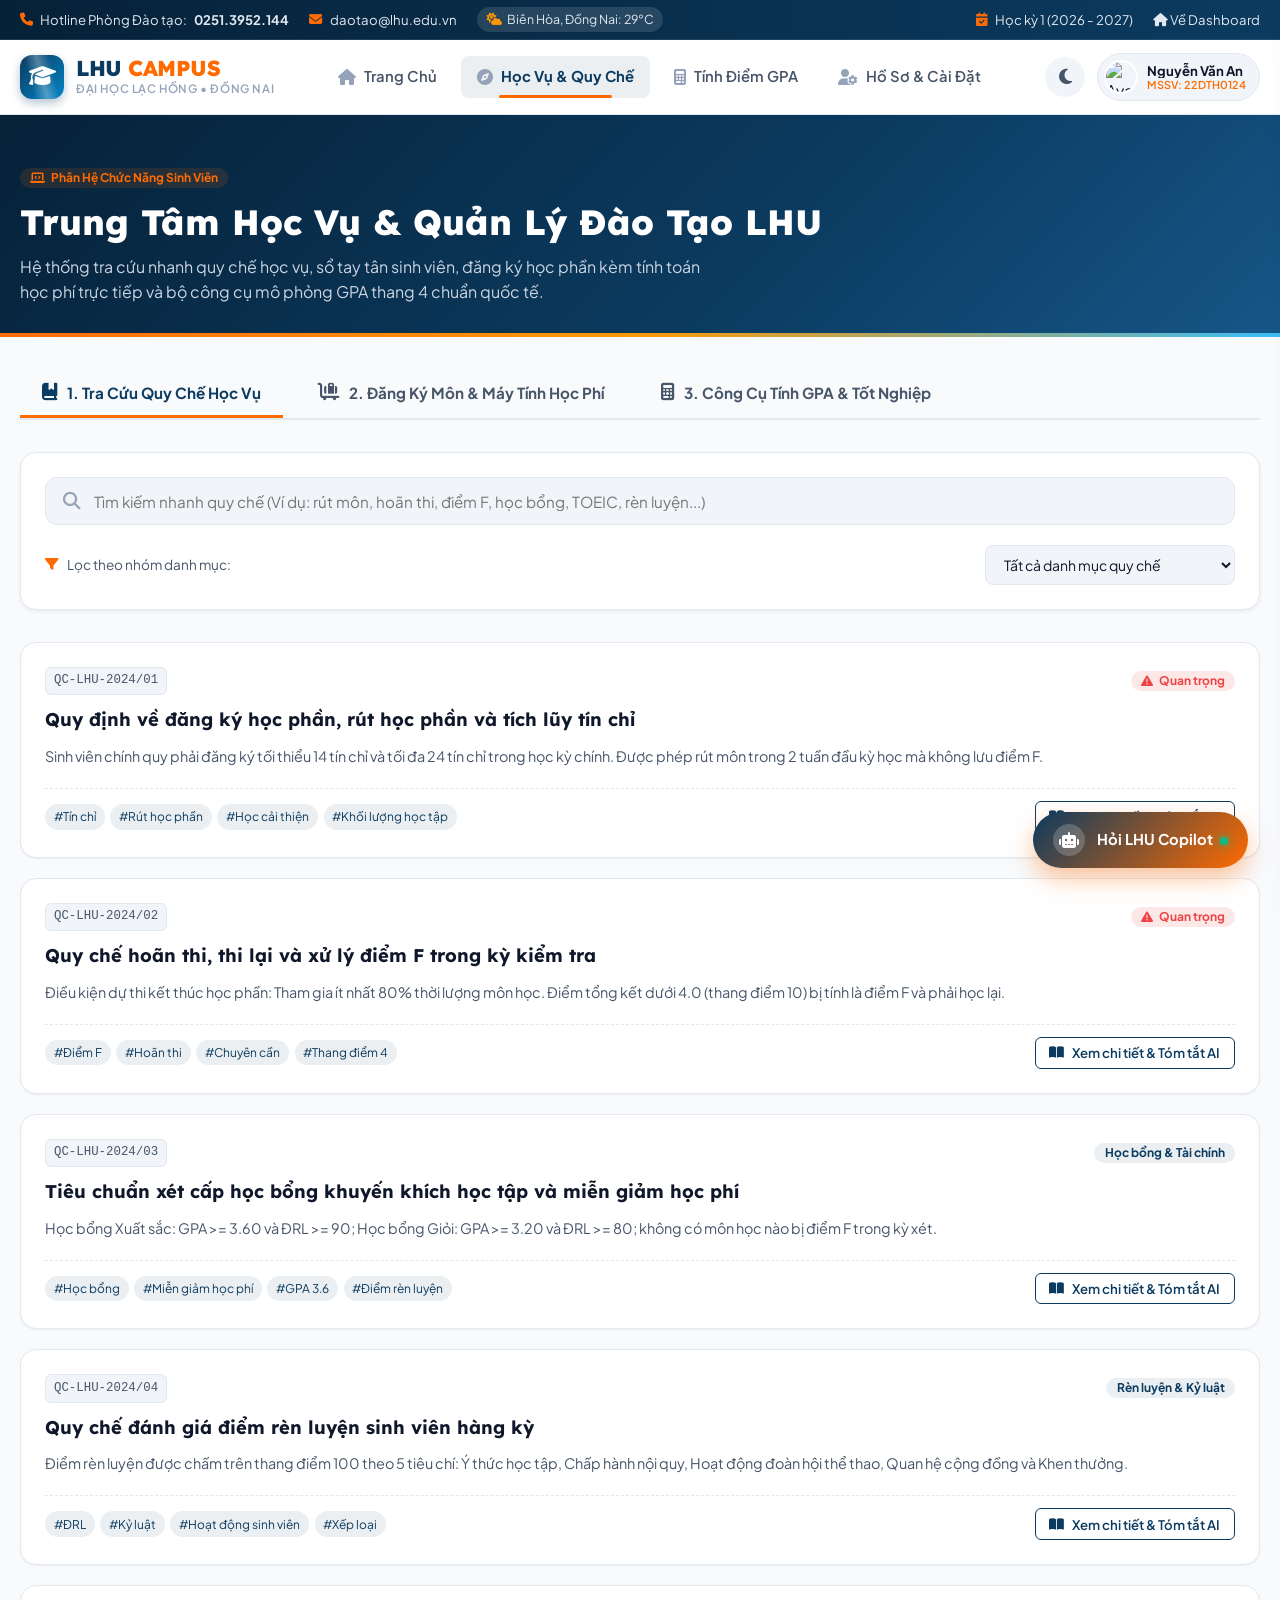
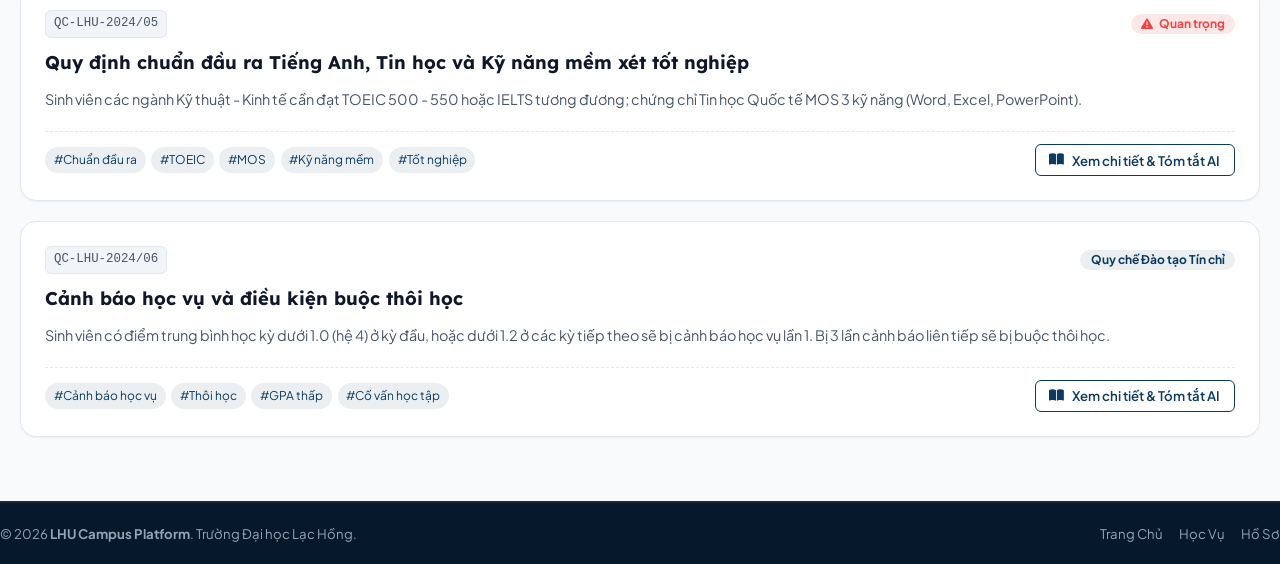
==== functional.html @ 4b14e894 "feat: complete LHU Campus responsive web platform with 3 pages, AI copilot, and academic management" ====
<!DOCTYPE html>
<html lang="vi" data-theme="light">
<head>
  <meta charset="UTF-8">
  <meta name="viewport" content="width=device-width, initial-scale=1.0">
  <title>LHU Campus - Tra Cứu Quy Chế Học Vụ, Đăng Ký Học Phần & Tính GPA</title>
  <meta name="description" content="Trung tâm Học vụ Sinh viên LHU Campus: Tra cứu quy định đào tạo tín chỉ, đăng ký học phần và tính điểm GPA 4.0 tự động.">
  <link rel="icon" href="data:image/svg+xml,<svg xmlns='http://www.w3.org/2000/svg' viewBox='0 0 100 100'><text y='.9em' font-size='90'>🎓</text></svg>">
  
  <!-- Font Awesome 6 Icons -->
  <link rel="stylesheet" href="https://cdnjs.cloudflare.com/ajax/libs/font-awesome/6.5.1/css/all.min.css">
  
  <!-- CSS Stylesheets -->
  <link rel="stylesheet" href="css/variables.css">
  <link rel="stylesheet" href="css/style.css">
  <link rel="stylesheet" href="css/functional.css">
</head>
<body>

  <!-- Top Announcement Bar -->
  <aside class="top-bar" aria-label="Thông báo nhanh">
    <div class="container top-bar-content">
      <div class="top-bar-left">
        <span class="top-bar-item"><i class="fa-solid fa-phone"></i> Hotline Phòng Đào tạo: <strong>0251.3952.144</strong></span>
        <span class="top-bar-item"><i class="fa-solid fa-envelope"></i> daotao@lhu.edu.vn</span>
        <span class="weather-badge" id="weatherStatus"><i class="fa-solid fa-cloud-sun"></i> Biên Hòa, Đồng Nai: 29°C</span>
      </div>
      <div class="top-bar-right">
        <span class="top-bar-item"><i class="fa-solid fa-calendar-check"></i> Học kỳ 1 (2026 - 2027)</span>
        <a href="index.html" class="top-bar-link"><i class="fa-solid fa-house"></i> Về Dashboard</a>
      </div>
    </div>
  </aside>

  <!-- Main Navigation Bar -->
  <header class="navbar" role="banner">
    <div class="container navbar-container">
      <!-- Brand Logo -->
      <a href="index.html" class="brand-logo" aria-label="Về trang chủ LHU Campus">
        <div class="brand-icon-box">
          <i class="fa-solid fa-graduation-cap"></i>
        </div>
        <div class="brand-text-group">
          <span class="brand-name">LHU <span>CAMPUS</span></span>
          <span class="brand-slogan">Đại học Lạc Hồng • Đồng Nai</span>
        </div>
      </a>

      <!-- Desktop Nav Menu -->
      <nav class="nav-menu" role="navigation" aria-label="Điều hướng chính">
        <a href="index.html" class="nav-link">
          <i class="fa-solid fa-house"></i> Trang Chủ
        </a>
        <a href="functional.html" class="nav-link active">
          <i class="fa-solid fa-compass"></i> Học Vụ & Quy Chế
        </a>
        <a href="functional.html?tab=tab-calculator" class="nav-link">
          <i class="fa-solid fa-calculator"></i> Tính Điểm GPA
        </a>
        <a href="profile.html" class="nav-link">
          <i class="fa-solid fa-user-gear"></i> Hồ Sơ & Cài Đặt
        </a>
      </nav>

      <!-- Nav Actions -->
      <div class="nav-actions">
        <!-- Theme Toggle Button -->
        <button class="theme-toggle-btn" aria-label="Chuyển đổi giao diện sáng/tối" title="Chuyển chế độ Sáng / Tối">
          <i class="fa-solid fa-moon"></i>
        </button>

        <!-- User Profile Pill -->
        <a href="profile.html" class="nav-user-pill" title="Xem thông tin sinh viên">
          <img src="https://images.unsplash.com/photo-1534528741775-53994a69daeb?auto=format&fit=crop&w=150&q=80" alt="Avatar sinh viên" class="nav-user-avatar">
          <div class="nav-user-info">
            <span class="nav-user-name">Nguyễn Văn An</span>
            <span class="nav-user-role">MSSV: 22DTH0124</span>
          </div>
        </a>

        <!-- Mobile Toggle Hamburger Button -->
        <button class="mobile-toggle" aria-label="Mở menu di động">
          <span></span>
          <span></span>
          <span></span>
        </button>
      </div>
    </div>
  </header>

  <!-- Mobile Drawer Menu -->
  <div class="mobile-drawer-overlay"></div>
  <aside class="mobile-drawer" aria-label="Menu di động">
    <div class="mobile-drawer-header">
      <div class="brand-logo">
        <div class="brand-icon-box" style="width: 36px; height: 36px; font-size: 1.1rem;">
          <i class="fa-solid fa-graduation-cap"></i>
        </div>
        <div class="brand-text-group">
          <span class="brand-name" style="font-size: 1.15rem;">LHU <span>CAMPUS</span></span>
        </div>
      </div>
      <button class="drawer-close-btn" aria-label="Đóng menu"><i class="fa-solid fa-xmark"></i></button>
    </div>

    <nav class="mobile-drawer-menu">
      <a href="index.html" class="nav-link"><i class="fa-solid fa-house"></i> Trang Chủ</a>
      <a href="functional.html" class="nav-link active"><i class="fa-solid fa-compass"></i> Tra cứu Quy chế & Môn học</a>
      <a href="functional.html?tab=tab-calculator" class="nav-link"><i class="fa-solid fa-calculator"></i> Công cụ Tính GPA</a>
      <a href="profile.html" class="nav-link"><i class="fa-solid fa-user-gear"></i> Hồ Sơ & Cài Đặt</a>
    </nav>
  </aside>

  <!-- Functional Page Header Banner -->
  <section class="page-hero" aria-label="Tiêu đề trang học vụ">
    <div class="container">
      <div class="badge badge-accent" style="margin-bottom: 0.75rem;">
        <i class="fa-solid fa-laptop-code"></i> Phân Hệ Chức Năng Sinh Viên
      </div>
      <h1 class="page-hero-title">Trung Tâm Học Vụ & Quản Lý Đào Tạo LHU</h1>
      <p class="page-hero-subtitle">
        Hệ thống tra cứu nhanh quy chế học vụ, sổ tay tân sinh viên, đăng ký học phần kèm tính toán học phí trực tiếp và bộ công cụ mô phỏng GPA thang 4 chuẩn quốc tế.
      </p>
    </div>
  </section>

  <!-- Main Content Body -->
  <main class="container" style="flex: 1; padding-bottom: 4rem;">

    <!-- Functional Navigation Tabs -->
    <nav class="tab-navigation" role="tablist" aria-label="Các phân hệ chức năng">
      <button class="tab-btn active" data-tab="tab-regulations" role="tab" aria-selected="true">
        <i class="fa-solid fa-book-bookmark"></i> 1. Tra Cứu Quy Chế Học Vụ
      </button>
      <button class="tab-btn" data-tab="tab-courses" role="tab" aria-selected="false">
        <i class="fa-solid fa-cart-flatbed-suitcase"></i> 2. Đăng Ký Môn & Máy Tính Học Phí
      </button>
      <button class="tab-btn" data-tab="tab-calculator" role="tab" aria-selected="false">
        <i class="fa-solid fa-calculator"></i> 3. Công Cụ Tính GPA & Tốt Nghiệp
      </button>
    </nav>

    <!-- ===================================================
         TAB 1: TRA CỨU QUY CHẾ HỌC VỤ & SỔ TAY SINH VIÊN
         =================================================== -->
    <section class="tab-panel active" id="tab-regulations" role="tabpanel" aria-label="Tra cứu quy chế">
      
      <!-- Search & Filter Controls -->
      <div class="search-filter-card">
        <div class="search-input-group">
          <i class="fa-solid fa-magnifying-glass search-icon"></i>
          <input type="text" id="regSearchInput" class="search-input" placeholder="Tìm kiếm nhanh quy chế (Ví dụ: rút môn, hoãn thi, điểm F, học bổng, TOEIC, rèn luyện...)" aria-label="Tìm kiếm quy định">
          <i class="fa-solid fa-circle-xmark search-clear-btn" id="regSearchClear" title="Xóa từ khóa"></i>
        </div>

        <div class="filter-row">
          <div style="font-size: 0.85rem; color: var(--text-secondary); display: flex; align-items: center; gap: 0.5rem;">
            <i class="fa-solid fa-filter" style="color: var(--accent);"></i>
            <span>Lọc theo nhóm danh mục:</span>
          </div>

          <select class="filter-select" id="regCategorySelect" aria-label="Chọn danh mục quy chế">
            <option value="all">Tất cả danh mục quy chế</option>
            <option value="dao-tao">Quy chế Đào tạo Tín chỉ</option>
            <option value="thi-cu">Thi cử & Xử lý Điểm số</option>
            <option value="hoc-bong">Học bổng & Miễn giảm học phí</option>
            <option value="ren-luyen">Đánh giá Điểm rèn luyện</option>
            <option value="chuan-dau-ra">Chuẩn đầu ra & Tốt nghiệp</option>
          </select>
        </div>
      </div>

      <!-- Regulations List Grid -->
      <div class="regulations-grid" id="regulationsList">
        <!-- Rendered dynamically by js/functional.js -->
        <div style="text-align: center; padding: 2rem; color: var(--text-muted);">
          <i class="fa-solid fa-spinner fa-spin" style="font-size: 1.5rem; margin-bottom: 0.5rem;"></i>
          <div>Đang tải kho văn bản quy định...</div>
        </div>
      </div>

    </section>

    <!-- ===================================================
         TAB 2: ĐĂNG KÝ MÔN HỌC & MÁY TÍNH HỌC PHÍ THỜI GIAN THỰC
         =================================================== -->
    <section class="tab-panel" id="tab-courses" role="tabpanel" aria-label="Đăng ký học phần">
      
      <!-- Filters Bar -->
      <div class="search-filter-card">
        <div class="search-input-group">
          <i class="fa-solid fa-magnifying-glass search-icon"></i>
          <input type="text" id="courseSearchInput" class="search-input" placeholder="Tìm môn học theo tên môn hoặc mã học phần (IT305, ME210, Web, AI, Dược...)" aria-label="Tìm môn học">
        </div>

        <div class="filter-row">
          <div class="filter-pills-wrap">
            <select class="filter-select" id="courseFacultySelect" aria-label="Lọc theo khoa">
              <option value="all">Tất cả các Khoa</option>
              <option value="CNTT">Khoa Công nghệ Thông tin</option>
              <option value="CoDien">Khoa Cơ điện - Điện tử (Robocon)</option>
              <option value="KTe">Khoa Quản trị - Kinh tế</option>
              <option value="Duoc">Khoa Dược</option>
              <option value="NgonNgu">Khoa Ngôn ngữ & Văn hóa</option>
            </select>

            <select class="filter-select" id="courseTypeSelect" aria-label="Lọc theo loại môn">
              <option value="all">Tất cả loại học phần</option>
              <option value="Bắt buộc">Môn Bắt buộc</option>
              <option value="Chuyên ngành">Chuyên ngành</option>
              <option value="Tự chọn">Tự chọn tự do</option>
            </select>
          </div>

          <div style="font-size: 0.85rem; color: var(--text-muted);">
            <i class="fa-solid fa-circle-info" style="color: var(--accent);"></i> Đơn giá: 480.000đ - 600.000đ / tín chỉ
          </div>
        </div>
      </div>

      <!-- Course Registration Layout (Courses List + Sticky Cart) -->
      <div class="course-registration-layout">
        
        <!-- Left: Course List -->
        <div class="courses-list" id="coursesList">
          <!-- Rendered dynamically by js/functional.js -->
        </div>

        <!-- Right: Real-time Cart & Tuition Calculator Sidebar -->
        <aside class="registration-summary-sidebar" aria-label="Giỏ môn học và học phí">
          <div class="summary-title">
            <span><i class="fa-solid fa-bag-shopping" style="color: var(--accent);"></i> Môn Đã Chọn</span>
            <span class="badge badge-primary" id="cartCreditStatus">Chưa chọn môn nào</span>
          </div>

          <!-- List of selected subjects -->
          <div class="summary-items-list" id="selectedCoursesList">
            <div style="text-align: center; color: var(--text-muted); font-size: 0.85rem; padding: 1rem;">
              Chưa có học phần nào được chọn
            </div>
          </div>

          <!-- Totals calculation -->
          <div class="summary-totals">
            <div class="summary-row">
              <span style="color: var(--text-secondary);">Tổng số tín chỉ:</span>
              <strong id="cartTotalCredits" style="font-size: 1.05rem;">0 TC</strong>
            </div>

            <div class="summary-row">
              <span style="color: var(--text-secondary);">Mức tín chỉ quy định:</span>
              <span>14 - 24 TC / kỳ</span>
            </div>

            <div class="summary-row total-fee">
              <span>Học phí tạm tính:</span>
              <span id="cartTotalFee">0 đ</span>
            </div>
          </div>

          <button class="btn btn-accent" id="submitRegistrationBtn" style="width: 100%; margin-top: 0.5rem;" onclick="confirmRegistration()" disabled>
            <i class="fa-solid fa-check"></i> Xác Nhận Đăng Ký Học Phần
          </button>

          <p style="font-size: 0.75rem; color: var(--text-muted); line-height: 1.4; text-align: center;">
            * Học phí thực tế được quyết định tại thời điểm nộp tiền chính thức. Được hoàn lại nếu rút môn trong 14 ngày đầu kỳ.
          </p>
        </aside>

      </div>

    </section>

    <!-- ===================================================
         TAB 3: CÔNG CỤ TÍNH ĐIỂM GPA & DỰ ĐOÁN TỐT NGHIỆP
         =================================================== -->
    <section class="tab-panel" id="tab-calculator" role="tabpanel" aria-label="Công cụ tính điểm GPA">
      
      <div class="calculator-container">
        
        <!-- Left: Interactive Subject Table -->
        <div class="gpa-table-card">
          <div style="display: flex; justify-content: space-between; align-items: center; margin-bottom: 1rem; flex-wrap: wrap; gap: 0.5rem;">
            <div>
              <h3 style="font-size: 1.25rem; font-weight: 700; color: var(--text-primary);">Bảng Điểm Học Phần Mô Phỏng</h3>
              <p style="font-size: 0.85rem; color: var(--text-secondary);">Thêm hoặc chỉnh sửa môn học và số tín chỉ để tính điểm GPA học kỳ và tích lũy.</p>
            </div>
            <button class="btn btn-sm btn-primary" id="addSubjectRowBtn">
              <i class="fa-solid fa-plus"></i> Thêm Môn Học Mới
            </button>
          </div>

          <div class="table-responsive">
            <table class="gpa-table">
              <thead>
                <tr>
                  <th style="width: 45px; text-align: center;">STT</th>
                  <th>Tên Môn Học</th>
                  <th>Số Tín Chỉ</th>
                  <th>Điểm Chữ (Thang 4)</th>
                  <th style="text-align: center;">Thao Tác</th>
                </tr>
              </thead>
              <tbody id="gpaTableBody">
                <!-- Dynamically rendered rows -->
              </tbody>
            </table>
          </div>

          <div style="margin-top: 1rem; padding: 0.85rem; background: var(--bg-muted); border-radius: var(--radius-md); font-size: 0.8rem; color: var(--text-secondary);">
            <strong>Quy chuẩn thang điểm LHU:</strong> A (4.0) | B+ (3.5) | B (3.0) | C+ (2.5) | C (2.0) | D+ (1.5) | D (1.0) | F (0.0 - Bị trượt).
          </div>
        </div>

        <!-- Right: Real-time GPA Results Card -->
        <aside class="gpa-result-card" aria-label="Kết quả tính điểm">
          <div class="card-title">
            <i class="fa-solid fa-chart-pie" style="color: var(--accent);"></i> Kết Quả Mô Phỏng
          </div>

          <div class="gpa-display-center">
            <span style="font-size: 0.825rem; font-weight: 700; text-transform: uppercase; color: var(--text-muted); margin-bottom: 0.25rem;">GPA Hệ 4.0</span>
            <div class="gpa-big-number" id="calcGpa4">3.58</div>
            <div class="badge badge-primary gpa-rank-badge" id="calcRankBadge">Xếp loại: Giỏi</div>
          </div>

          <div class="gpa-meta-stats">
            <div class="meta-stat-item">
              <div class="meta-stat-val" id="calcGpa10">8.65</div>
              <div class="meta-stat-lbl">GPA Hệ 10</div>
            </div>
            <div class="meta-stat-item">
              <div class="meta-stat-val" id="calcTotalCredits">15 TC</div>
              <div class="meta-stat-lbl">Tổng Tín Chỉ Kỳ Này</div>
            </div>
          </div>

          <!-- AI Study Advisor Recommendation Box -->
          <div class="ai-gpa-advisor">
            <div class="ai-gpa-advisor-title">
              <i class="fa-solid fa-wand-magic-sparkles"></i> LHU AI Study Advisor:
            </div>
            <p id="calcAiAdviceText">
              Rất tốt! Bạn đạt danh hiệu Sinh viên Giỏi. Chỉ cần đạt thêm khoảng 4 tín chỉ điểm A ở kỳ sau để nâng bằng lên hạng Xuất sắc!
            </p>
          </div>

          <button class="btn btn-secondary" style="width: 100%;" onclick="window.print()">
            <i class="fa-solid fa-print"></i> In Bảng Điểm Mô Phỏng
          </button>
        </aside>

      </div>

    </section>

  </main>

  <!-- Modal View Regulation Details & AI Summary -->
  <div class="modal-backdrop" id="regulationModal" role="dialog" aria-modal="true" aria-labelledby="modalRegTitle">
    <div class="modal">
      <div class="modal-header">
        <h3 class="modal-title" id="modalRegTitle">Chi tiết Quy chế Học vụ</h3>
        <i class="fa-solid fa-xmark modal-close" onclick="closeRegulationModal()" aria-label="Đóng"></i>
      </div>
      <div class="modal-body" id="modalRegBody">
        <!-- Filled dynamically -->
      </div>
      <div class="modal-footer">
        <button class="btn btn-accent btn-sm" id="aiSummarizeBtn">
          <i class="fa-solid fa-wand-magic-sparkles"></i> AI Tóm Tắt Nhanh
        </button>
        <button class="btn btn-secondary btn-sm" onclick="closeRegulationModal()">Đóng</button>
      </div>
    </div>
  </div>

  <!-- Footer -->
  <footer class="footer" role="contentinfo">
    <div class="container footer-bottom">
      <div class="footer-bottom-content">
        <div>© 2026 <strong>LHU Campus Platform</strong>. Trường Đại học Lạc Hồng.</div>
        <div style="display: flex; gap: 1rem; align-items: center;">
          <a href="index.html" class="footer-link">Trang Chủ</a>
          <a href="functional.html" class="footer-link">Học Vụ</a>
          <a href="profile.html" class="footer-link">Hồ Sơ</a>
        </div>
      </div>
    </div>
  </footer>

  <!-- Floating AI Assistant Launcher Button -->
  <div class="ai-launcher" role="button" aria-label="Mở Trợ lý LHU Copilot" title="Trò chuyện với AI LHU Copilot">
    <div class="ai-launcher-icon">
      <i class="fa-solid fa-robot"></i>
    </div>
    <span class="ai-launcher-text">Hỏi LHU Copilot <span class="ai-status-dot"></span></span>
  </div>

  <!-- AI Chat Window Dialog -->
  <div class="ai-chat-window" role="dialog" aria-label="Cửa sổ trò chuyện LHU Copilot">
    <div class="ai-chat-header">
      <div class="ai-chat-header-title">
        <div class="ai-msg-avatar" style="background: rgba(255,255,255,0.2);"><i class="fa-solid fa-robot"></i></div>
        <div>
          <h4>LHU Copilot AI</h4>
          <span style="font-size: 0.72rem; opacity: 0.85;">Trợ lý Học vụ Thông minh • Đang online</span>
        </div>
      </div>
      <button class="ai-chat-close" aria-label="Đóng chat"><i class="fa-solid fa-xmark"></i></button>
    </div>

    <div class="ai-chat-body">
      <div class="ai-msg bot">
        <div class="ai-msg-avatar"><i class="fa-solid fa-robot"></i></div>
        <div class="ai-msg-bubble">
          Chào bạn! Mình có thể hỗ trợ giải thích rõ hơn về các điều khoản quy định học vụ hoặc tư vấn môn học trong kỳ này.
        </div>
      </div>

      <div class="ai-chips-container">
        <button class="ai-chip" data-query="Rút bớt học phần đã đăng ký?">📝 Cách rút môn?</button>
        <button class="ai-chip" data-query="Xử lý khi bị điểm F?">❌ Điểm F và học lại?</button>
        <button class="ai-chip" data-query="Điều kiện xét học bổng LHU?">🏆 Xét học bổng?</button>
        <button class="ai-chip" data-query="Cảnh báo học vụ LHU?">⚠️ Cảnh báo học vụ?</button>
      </div>
    </div>

    <div class="ai-chat-footer">
      <input type="text" class="ai-chat-input" placeholder="Hỏi quy chế, học bổng, môn học..." aria-label="Nội dung câu hỏi">
      <button class="btn btn-primary ai-chat-send" aria-label="Gửi câu hỏi" style="padding: 0.6rem 0.9rem;">
        <i class="fa-solid fa-paper-plane"></i>
      </button>
    </div>
  </div>

  <!-- Toast Notification Container -->
  <div class="toast-container" aria-live="polite"></div>

  <!-- JavaScript Scripts -->
  <script src="js/data.js"></script>
  <script src="js/main.js"></script>
  <script src="js/functional.js"></script>
  <script src="js/ai-chat.js"></script>
</body>
</html>
---- css/variables.css ----
/* LHU Campus Design System & Design Tokens */
:root {
  /* Brand Identity - Lac Hong University */
  --primary: #0b3b60;
  --primary-rgb: 11, 59, 96;
  --primary-hover: #082d49;
  --primary-light: #165688;
  --primary-soft: rgba(11, 59, 96, 0.08);

  --accent: #ff6b00;
  --accent-rgb: 255, 107, 0;
  --accent-hover: #e05e00;
  --accent-soft: rgba(255, 107, 0, 0.12);

  --secondary: #0284c7;
  --secondary-soft: rgba(2, 132, 199, 0.1);

  /* Status Colors */
  --success: #10b981;
  --success-soft: rgba(16, 185, 129, 0.12);
  --warning: #f59e0b;
  --warning-soft: rgba(245, 158, 11, 0.12);
  --danger: #ef4444;
  --danger-soft: rgba(239, 68, 68, 0.12);
  --info: #3b82f6;
  --info-soft: rgba(59, 130, 246, 0.12);

  /* Light Theme (Default) */
  --bg-page: #f8fafc;
  --bg-surface: #ffffff;
  --bg-surface-elevated: #ffffff;
  --bg-muted: #f1f5f9;
  --bg-input: #ffffff;
  --border-color: #e2e8f0;
  --border-focus: #0b3b60;

  --text-primary: #0f172a;
  --text-secondary: #475569;
  --text-muted: #94a3b8;
  --text-inverse: #ffffff;

  /* Elevations & Shadows */
  --shadow-xs: 0 1px 2px 0 rgba(0, 0, 0, 0.05);
  --shadow-sm: 0 2px 4px 0 rgba(0, 0, 0, 0.06);
  --shadow-md: 0 4px 12px -1px rgba(0, 0, 0, 0.08), 0 2px 6px -1px rgba(0, 0, 0, 0.04);
  --shadow-lg: 0 10px 25px -3px rgba(0, 0, 0, 0.1), 0 4px 10px -2px rgba(0, 0, 0, 0.05);
  --shadow-xl: 0 20px 35px -5px rgba(11, 59, 96, 0.15), 0 10px 15px -5px rgba(0, 0, 0, 0.04);

  /* Radii */
  --radius-xs: 6px;
  --radius-sm: 8px;
  --radius-md: 12px;
  --radius-lg: 16px;
  --radius-xl: 24px;
  --radius-full: 9999px;

  /* Transitions */
  --transition-fast: 0.15s ease;
  --transition-normal: 0.25s cubic-bezier(0.4, 0, 0.2, 1);
  --transition-slow: 0.4s cubic-bezier(0.16, 1, 0.3, 1);

  /* Layout */
  --max-width: 1280px;
  --header-height: 74px;
}

/* Dark Theme Variables */
[data-theme="dark"] {
  --bg-page: #0b1120;
  --bg-surface: #131c31;
  --bg-surface-elevated: #1b2640;
  --bg-muted: #1e293b;
  --bg-input: #1a243b;
  --border-color: #273552;
  --border-focus: #38bdf8;

  --text-primary: #f8fafc;
  --text-secondary: #cbd5e1;
  --text-muted: #64748b;
  --text-inverse: #0b1120;

  --primary-soft: rgba(56, 189, 248, 0.15);
  --accent-soft: rgba(255, 107, 0, 0.2);

  --shadow-sm: 0 2px 4px 0 rgba(0, 0, 0, 0.3);
  --shadow-md: 0 4px 12px -1px rgba(0, 0, 0, 0.4);
  --shadow-lg: 0 10px 25px -3px rgba(0, 0, 0, 0.5);
  --shadow-xl: 0 20px 35px -5px rgba(0, 0, 0, 0.6);
}
---- css/style.css ----
/* ===================================================
   LHU CAMPUS - GLOBAL STYLES & CORE COMPONENTS
   Modern, Accessible, High Performance Web Platform
   =================================================== */

@import url('https://fonts.googleapis.com/css2?family=Plus+Jakarta+Sans:wght@400;500;600;700;800&family=Lexend:wght@400;500;600;700&display=swap');
@import url('./variables.css');

/* CSS Reset & Defaults */
*, *::before, *::after {
  box-sizing: border-box;
  margin: 0;
  padding: 0;
}

html {
  font-size: 16px;
  scroll-behavior: smooth;
  -webkit-font-smoothing: antialiased;
  -moz-osx-font-smoothing: grayscale;
}

body {
  font-family: 'Plus Jakarta Sans', system-ui, -apple-system, sans-serif;
  background-color: var(--bg-page);
  color: var(--text-primary);
  line-height: 1.6;
  min-height: 100vh;
  display: flex;
  flex-direction: column;
  transition: background-color var(--transition-normal), color var(--transition-normal);
  overflow-x: hidden;
}

h1, h2, h3, h4, h5, h6 {
  font-family: 'Lexend', sans-serif;
  color: var(--text-primary);
  line-height: 1.3;
  font-weight: 700;
}

a {
  color: inherit;
  text-decoration: none;
  transition: color var(--transition-fast);
}

img {
  max-width: 100%;
  height: auto;
  display: block;
}

ul, ol {
  list-style: none;
}

button, input, select, textarea {
  font-family: inherit;
  font-size: inherit;
  color: inherit;
  border: none;
  outline: none;
}

button {
  cursor: pointer;
  background: none;
}

.container {
  width: 100%;
  max-width: var(--max-width);
  margin-left: auto;
  margin-right: auto;
  padding-left: 1.25rem;
  padding-right: 1.25rem;
}

/* ===================================================
   TOP ANNOUNCEMENT BAR
   =================================================== */
.top-bar {
  background: linear-gradient(90deg, #062138, #0b3b60);
  color: #e2e8f0;
  font-size: 0.825rem;
  padding: 0.45rem 0;
  border-bottom: 1px solid rgba(255, 255, 255, 0.1);
}

.top-bar-content {
  display: flex;
  justify-content: space-between;
  align-items: center;
  flex-wrap: wrap;
  gap: 0.75rem;
}

.top-bar-left, .top-bar-right {
  display: flex;
  align-items: center;
  gap: 1.25rem;
}

.top-bar-item {
  display: flex;
  align-items: center;
  gap: 0.45rem;
}

.top-bar-item i {
  color: var(--accent);
}

.top-bar-link:hover {
  color: #ffffff;
  text-decoration: underline;
}

.weather-badge {
  background: rgba(255, 255, 255, 0.12);
  padding: 0.15rem 0.6rem;
  border-radius: var(--radius-full);
  display: inline-flex;
  align-items: center;
  gap: 0.35rem;
  font-size: 0.775rem;
}

/* ===================================================
   MAIN NAVBAR
   =================================================== */
.navbar {
  position: sticky;
  top: 0;
  z-index: 1000;
  background-color: rgba(255, 255, 255, 0.94);
  backdrop-filter: blur(12px);
  -webkit-backdrop-filter: blur(12px);
  border-bottom: 1px solid var(--border-color);
  transition: all var(--transition-normal);
}

[data-theme="dark"] .navbar {
  background-color: rgba(19, 28, 49, 0.94);
}

.navbar.scrolled {
  box-shadow: var(--shadow-md);
  padding-top: 0.2rem;
  padding-bottom: 0.2rem;
}

.navbar-container {
  display: flex;
  align-items: center;
  justify-content: space-between;
  height: var(--header-height);
}

/* Brand Logo */
.brand-logo {
  display: flex;
  align-items: center;
  gap: 0.75rem;
  text-decoration: none;
}

.brand-icon-box {
  width: 44px;
  height: 44px;
  background: linear-gradient(135deg, var(--primary), #0284c7);
  border-radius: var(--radius-md);
  display: flex;
  align-items: center;
  justify-content: center;
  color: #ffffff;
  font-size: 1.35rem;
  font-weight: 800;
  box-shadow: 0 4px 10px rgba(11, 59, 96, 0.3);
  position: relative;
  overflow: hidden;
}

.brand-icon-box::after {
  content: '';
  position: absolute;
  top: -50%;
  left: -50%;
  width: 200%;
  height: 200%;
  background: linear-gradient(45deg, transparent 40%, rgba(255, 255, 255, 0.3) 50%, transparent 60%);
  transform: rotate(30deg);
  animation: shine 4s infinite linear;
}

@keyframes shine {
  0% { transform: translateX(-100%) rotate(30deg); }
  20%, 100% { transform: translateX(100%) rotate(30deg); }
}

.brand-text-group {
  display: flex;
  flex-direction: column;
}

.brand-name {
  font-family: 'Lexend', sans-serif;
  font-size: 1.35rem;
  font-weight: 800;
  color: var(--primary);
  line-height: 1.1;
  letter-spacing: -0.5px;
}

[data-theme="dark"] .brand-name {
  color: #38bdf8;
}

.brand-name span {
  color: var(--accent);
}

.brand-slogan {
  font-size: 0.72rem;
  font-weight: 600;
  color: var(--text-muted);
  text-transform: uppercase;
  letter-spacing: 0.6px;
}

/* Nav Links */
.nav-menu {
  display: flex;
  align-items: center;
  gap: 0.5rem;
}

.nav-link {
  display: flex;
  align-items: center;
  gap: 0.5rem;
  padding: 0.6rem 1rem;
  font-size: 0.925rem;
  font-weight: 600;
  color: var(--text-secondary);
  border-radius: var(--radius-sm);
  transition: all var(--transition-fast);
  position: relative;
}

.nav-link i {
  font-size: 1rem;
  color: var(--text-muted);
  transition: color var(--transition-fast);
}

.nav-link:hover {
  color: var(--primary);
  background-color: var(--primary-soft);
}

.nav-link:hover i {
  color: var(--accent);
}

.nav-link.active {
  color: var(--primary);
  background-color: var(--primary-soft);
  font-weight: 700;
}

[data-theme="dark"] .nav-link.active {
  color: #38bdf8;
  background-color: rgba(56, 189, 248, 0.15);
}

.nav-link.active::after {
  content: '';
  position: absolute;
  bottom: 0px;
  left: 20%;
  right: 20%;
  height: 3px;
  background-color: var(--accent);
  border-radius: var(--radius-full);
}

/* Navbar Actions */
.nav-actions {
  display: flex;
  align-items: center;
  gap: 0.75rem;
}

.theme-toggle-btn {
  width: 40px;
  height: 40px;
  border-radius: var(--radius-full);
  display: flex;
  align-items: center;
  justify-content: center;
  color: var(--text-secondary);
  background-color: var(--bg-muted);
  transition: all var(--transition-fast);
  font-size: 1.1rem;
}

.theme-toggle-btn:hover {
  color: var(--accent);
  background-color: var(--accent-soft);
  transform: rotate(15deg);
}

/* User Profile Pill in Navbar */
.nav-user-pill {
  display: flex;
  align-items: center;
  gap: 0.6rem;
  padding: 0.35rem 0.8rem 0.35rem 0.35rem;
  background-color: var(--bg-muted);
  border: 1px solid var(--border-color);
  border-radius: var(--radius-full);
  transition: all var(--transition-fast);
}

.nav-user-pill:hover {
  border-color: var(--primary);
  box-shadow: var(--shadow-sm);
}

.nav-user-avatar {
  width: 34px;
  height: 34px;
  border-radius: 50%;
  object-fit: cover;
  border: 2px solid #ffffff;
}

.nav-user-info {
  display: flex;
  flex-direction: column;
  line-height: 1.2;
}

.nav-user-name {
  font-size: 0.825rem;
  font-weight: 700;
  color: var(--text-primary);
  max-width: 120px;
  white-space: nowrap;
  overflow: hidden;
  text-overflow: ellipsis;
}

.nav-user-role {
  font-size: 0.68rem;
  color: var(--accent);
  font-weight: 600;
}

/* Mobile Toggle Hamburger */
.mobile-toggle {
  display: none;
  flex-direction: column;
  gap: 5px;
  width: 36px;
  height: 36px;
  justify-content: center;
  align-items: center;
  border-radius: var(--radius-sm);
  background-color: var(--bg-muted);
}

.mobile-toggle span {
  display: block;
  width: 20px;
  height: 2px;
  background-color: var(--text-primary);
  transition: all var(--transition-fast);
}

/* Mobile Drawer */
.mobile-drawer {
  position: fixed;
  top: 0;
  right: -320px;
  width: 300px;
  height: 100vh;
  background-color: var(--bg-surface);
  box-shadow: var(--shadow-xl);
  z-index: 1001;
  padding: 1.5rem;
  display: flex;
  flex-direction: column;
  gap: 1.5rem;
  transition: right var(--transition-normal);
  overflow-y: auto;
}

.mobile-drawer.active {
  right: 0;
}

.mobile-drawer-header {
  display: flex;
  justify-content: space-between;
  align-items: center;
  padding-bottom: 1rem;
  border-bottom: 1px solid var(--border-color);
}

.drawer-close-btn {
  font-size: 1.4rem;
  color: var(--text-secondary);
}

.mobile-drawer-menu {
  display: flex;
  flex-direction: column;
  gap: 0.5rem;
}

.mobile-drawer-overlay {
  position: fixed;
  inset: 0;
  background-color: rgba(0, 0, 0, 0.5);
  z-index: 1000;
  opacity: 0;
  pointer-events: none;
  transition: opacity var(--transition-fast);
}

.mobile-drawer-overlay.active {
  opacity: 1;
  pointer-events: auto;
}

/* ===================================================
   BUTTONS & BADGES
   =================================================== */
.btn {
  display: inline-flex;
  align-items: center;
  justify-content: center;
  gap: 0.5rem;
  font-size: 0.925rem;
  font-weight: 600;
  padding: 0.65rem 1.35rem;
  border-radius: var(--radius-sm);
  transition: all var(--transition-fast);
  cursor: pointer;
  white-space: nowrap;
}

.btn:active {
  transform: translateY(1px);
}

.btn-primary {
  background-color: var(--primary);
  color: #ffffff;
  box-shadow: 0 2px 6px rgba(11, 59, 96, 0.25);
}

.btn-primary:hover {
  background-color: var(--primary-hover);
  box-shadow: 0 4px 12px rgba(11, 59, 96, 0.35);
}

.btn-accent {
  background-color: var(--accent);
  color: #ffffff;
  box-shadow: 0 2px 8px rgba(255, 107, 0, 0.3);
}

.btn-accent:hover {
  background-color: var(--accent-hover);
  box-shadow: 0 4px 14px rgba(255, 107, 0, 0.45);
}

.btn-secondary {
  background-color: var(--bg-muted);
  color: var(--text-primary);
  border: 1px solid var(--border-color);
}

.btn-secondary:hover {
  background-color: var(--border-color);
}

.btn-outline {
  background: transparent;
  border: 1.5px solid var(--primary);
  color: var(--primary);
}

[data-theme="dark"] .btn-outline {
  border-color: #38bdf8;
  color: #38bdf8;
}

.btn-outline:hover {
  background-color: var(--primary);
  color: #ffffff;
}

.btn-sm {
  padding: 0.4rem 0.85rem;
  font-size: 0.825rem;
  border-radius: var(--radius-xs);
}

.btn-icon {
  width: 38px;
  height: 38px;
  padding: 0;
  border-radius: var(--radius-sm);
}

/* Badges */
.badge {
  display: inline-flex;
  align-items: center;
  gap: 0.35rem;
  padding: 0.25rem 0.65rem;
  font-size: 0.75rem;
  font-weight: 700;
  border-radius: var(--radius-full);
  line-height: 1;
}

.badge-primary { background: var(--primary-soft); color: var(--primary); }
[data-theme="dark"] .badge-primary { color: #38bdf8; }
.badge-accent { background: var(--accent-soft); color: var(--accent); }
.badge-success { background: var(--success-soft); color: var(--success); }
.badge-warning { background: var(--warning-soft); color: var(--warning); }
.badge-danger { background: var(--danger-soft); color: var(--danger); }
.badge-info { background: var(--info-soft); color: var(--info); }

/* Card Component */
.card {
  background-color: var(--bg-surface);
  border: 1px solid var(--border-color);
  border-radius: var(--radius-lg);
  padding: 1.5rem;
  box-shadow: var(--shadow-sm);
  transition: all var(--transition-normal);
  position: relative;
}

.card:hover {
  box-shadow: var(--shadow-md);
  border-color: rgba(11, 59, 96, 0.25);
}

.card-header {
  display: flex;
  justify-content: space-between;
  align-items: center;
  margin-bottom: 1.25rem;
  padding-bottom: 0.75rem;
  border-bottom: 1px solid var(--border-color);
}

.card-title {
  font-size: 1.125rem;
  font-weight: 700;
  display: flex;
  align-items: center;
  gap: 0.5rem;
}

.card-title i {
  color: var(--accent);
}

/* Section Headings */
.section-header {
  margin-bottom: 2rem;
  display: flex;
  flex-direction: column;
  gap: 0.4rem;
}

.section-tag {
  display: inline-flex;
  align-items: center;
  gap: 0.4rem;
  color: var(--accent);
  font-size: 0.825rem;
  font-weight: 700;
  text-transform: uppercase;
  letter-spacing: 1px;
}

.section-title {
  font-size: 1.85rem;
  font-weight: 800;
  color: var(--text-primary);
}

.section-desc {
  color: var(--text-secondary);
  font-size: 0.975rem;
  max-width: 650px;
}

/* ===================================================
   FLOATING AI ASSISTANT (LHU COPILOT)
   =================================================== */
.ai-launcher {
  position: fixed;
  bottom: 2rem;
  right: 2rem;
  z-index: 999;
  display: flex;
  align-items: center;
  gap: 0.75rem;
  background: linear-gradient(135deg, #0b3b60, #ff6b00);
  color: #ffffff;
  padding: 0.75rem 1.25rem;
  border-radius: var(--radius-full);
  box-shadow: 0 10px 25px rgba(255, 107, 0, 0.4);
  cursor: pointer;
  transition: all var(--transition-normal);
  animation: pulse-glow 3s infinite;
}

.ai-launcher:hover {
  transform: translateY(-3px) scale(1.02);
  box-shadow: 0 14px 30px rgba(255, 107, 0, 0.55);
}

.ai-launcher-icon {
  width: 32px;
  height: 32px;
  background: rgba(255, 255, 255, 0.2);
  border-radius: 50%;
  display: flex;
  align-items: center;
  justify-content: center;
  font-size: 1rem;
}

.ai-launcher-text {
  font-weight: 700;
  font-size: 0.925rem;
}

.ai-status-dot {
  width: 8px;
  height: 8px;
  background-color: #10b981;
  border-radius: 50%;
  display: inline-block;
  margin-left: 0.25rem;
  box-shadow: 0 0 8px #10b981;
}

@keyframes pulse-glow {
  0%, 100% { box-shadow: 0 10px 25px rgba(255, 107, 0, 0.35); }
  50% { box-shadow: 0 12px 30px rgba(11, 59, 96, 0.5); }
}

/* AI Chat Modal Dialog */
.ai-chat-window {
  position: fixed;
  bottom: 5.5rem;
  right: 2rem;
  width: 380px;
  max-width: calc(100vw - 2rem);
  height: 540px;
  max-height: calc(100vh - 7rem);
  background-color: var(--bg-surface);
  border: 1px solid var(--border-color);
  border-radius: var(--radius-xl);
  box-shadow: var(--shadow-xl);
  z-index: 1000;
  display: none;
  flex-direction: column;
  overflow: hidden;
  animation: slideUp 0.3s cubic-bezier(0.16, 1, 0.3, 1);
}

.ai-chat-window.active {
  display: flex;
}

@keyframes slideUp {
  from { opacity: 0; transform: translateY(20px); }
  to { opacity: 1; transform: translateY(0); }
}

.ai-chat-header {
  background: linear-gradient(135deg, var(--primary), #0d4876);
  color: #ffffff;
  padding: 1rem 1.25rem;
  display: flex;
  justify-content: space-between;
  align-items: center;
}

.ai-chat-header-title {
  display: flex;
  align-items: center;
  gap: 0.6rem;
}

.ai-chat-header-title h4 {
  color: #ffffff;
  font-size: 1rem;
  font-weight: 700;
}

.ai-chat-close {
  color: rgba(255, 255, 255, 0.8);
  font-size: 1.2rem;
  padding: 0.2rem;
}

.ai-chat-close:hover {
  color: #ffffff;
}

.ai-chat-body {
  flex: 1;
  padding: 1rem;
  overflow-y: auto;
  display: flex;
  flex-direction: column;
  gap: 0.85rem;
  background-color: var(--bg-page);
}

.ai-msg {
  display: flex;
  gap: 0.6rem;
  max-width: 88%;
}

.ai-msg.bot {
  align-self: flex-start;
}

.ai-msg.user {
  align-self: flex-end;
  flex-direction: row-reverse;
}

.ai-msg-avatar {
  width: 28px;
  height: 28px;
  border-radius: 50%;
  display: flex;
  align-items: center;
  justify-content: center;
  font-size: 0.75rem;
  flex-shrink: 0;
}

.ai-msg.bot .ai-msg-avatar {
  background: var(--primary);
  color: #ffffff;
}

.ai-msg.user .ai-msg-avatar {
  background: var(--accent);
  color: #ffffff;
}

.ai-msg-bubble {
  padding: 0.65rem 0.95rem;
  border-radius: var(--radius-md);
  font-size: 0.85rem;
  line-height: 1.5;
  box-shadow: var(--shadow-xs);
  white-space: pre-line;
}

.ai-msg.bot .ai-msg-bubble {
  background-color: var(--bg-surface);
  color: var(--text-primary);
  border: 1px solid var(--border-color);
  border-top-left-radius: 2px;
}

.ai-msg.user .ai-msg-bubble {
  background-color: var(--primary);
  color: #ffffff;
  border-top-right-radius: 2px;
}

.ai-chips-container {
  display: flex;
  flex-wrap: wrap;
  gap: 0.4rem;
  margin-top: 0.5rem;
}

.ai-chip {
  background-color: var(--bg-surface);
  border: 1px solid var(--border-color);
  color: var(--primary);
  font-size: 0.75rem;
  font-weight: 600;
  padding: 0.35rem 0.65rem;
  border-radius: var(--radius-full);
  cursor: pointer;
  transition: all var(--transition-fast);
}

[data-theme="dark"] .ai-chip {
  color: #38bdf8;
}

.ai-chip:hover {
  background-color: var(--primary-soft);
  border-color: var(--primary);
}

.ai-chat-footer {
  padding: 0.75rem 1rem;
  background-color: var(--bg-surface);
  border-top: 1px solid var(--border-color);
  display: flex;
  gap: 0.5rem;
}

.ai-chat-input {
  flex: 1;
  background-color: var(--bg-muted);
  border: 1px solid var(--border-color);
  border-radius: var(--radius-md);
  padding: 0.6rem 0.85rem;
  font-size: 0.875rem;
  transition: border-color var(--transition-fast);
}

.ai-chat-input:focus {
  border-color: var(--primary);
  background-color: var(--bg-surface);
}

/* Typing Indicator */
.ai-typing {
  display: flex;
  gap: 4px;
  padding: 0.5rem 0.8rem;
  background: var(--bg-surface);
  border-radius: var(--radius-md);
  border: 1px solid var(--border-color);
  width: fit-content;
}

.ai-typing span {
  width: 6px;
  height: 6px;
  background-color: var(--text-muted);
  border-radius: 50%;
  animation: typing 1.2s infinite ease-in-out;
}

.ai-typing span:nth-child(2) { animation-delay: 0.2s; }
.ai-typing span:nth-child(3) { animation-delay: 0.4s; }

@keyframes typing {
  0%, 100% { transform: translateY(0); opacity: 0.4; }
  50% { transform: translateY(-4px); opacity: 1; }
}

/* ===================================================
   TOAST NOTIFICATION SYSTEM
   =================================================== */
.toast-container {
  position: fixed;
  top: 1.5rem;
  right: 1.5rem;
  z-index: 9999;
  display: flex;
  flex-direction: column;
  gap: 0.75rem;
  pointer-events: none;
}

.toast {
  pointer-events: auto;
  min-width: 300px;
  max-width: 420px;
  background-color: var(--bg-surface);
  color: var(--text-primary);
  padding: 1rem 1.25rem;
  border-radius: var(--radius-md);
  box-shadow: var(--shadow-xl);
  border-left: 4px solid var(--primary);
  display: flex;
  align-items: flex-start;
  gap: 0.75rem;
  animation: toastIn 0.35s cubic-bezier(0.16, 1, 0.3, 1) forwards;
  transition: all var(--transition-normal);
}

.toast.toast-success { border-left-color: var(--success); }
.toast.toast-warning { border-left-color: var(--warning); }
.toast.toast-danger { border-left-color: var(--danger); }
.toast.toast-info { border-left-color: var(--info); }

.toast-icon {
  font-size: 1.2rem;
  margin-top: 1px;
}

.toast-success .toast-icon { color: var(--success); }
.toast-warning .toast-icon { color: var(--warning); }
.toast-danger .toast-icon { color: var(--danger); }
.toast-info .toast-icon { color: var(--info); }

.toast-content {
  flex: 1;
}

.toast-title {
  font-size: 0.9rem;
  font-weight: 700;
  margin-bottom: 0.2rem;
}

.toast-message {
  font-size: 0.825rem;
  color: var(--text-secondary);
}

.toast-close {
  color: var(--text-muted);
  font-size: 1rem;
  cursor: pointer;
}

.toast.hiding {
  opacity: 0;
  transform: translateX(100%);
}

@keyframes toastIn {
  from { opacity: 0; transform: translateX(50px); }
  to { opacity: 1; transform: translateX(0); }
}

/* ===================================================
   MODAL COMPONENT
   =================================================== */
.modal-backdrop {
  position: fixed;
  inset: 0;
  background-color: rgba(6, 33, 56, 0.65);
  backdrop-filter: blur(4px);
  z-index: 2000;
  display: flex;
  align-items: center;
  justify-content: center;
  padding: 1rem;
  opacity: 0;
  pointer-events: none;
  transition: opacity var(--transition-normal);
}

.modal-backdrop.active {
  opacity: 1;
  pointer-events: auto;
}

.modal {
  background-color: var(--bg-surface);
  border: 1px solid var(--border-color);
  border-radius: var(--radius-xl);
  width: 100%;
  max-width: 640px;
  max-height: 90vh;
  display: flex;
  flex-direction: column;
  box-shadow: var(--shadow-xl);
  transform: scale(0.95);
  transition: transform var(--transition-normal);
  overflow: hidden;
}

.modal-backdrop.active .modal {
  transform: scale(1);
}

.modal-header {
  padding: 1.25rem 1.5rem;
  border-bottom: 1px solid var(--border-color);
  display: flex;
  justify-content: space-between;
  align-items: center;
}

.modal-title {
  font-size: 1.25rem;
  font-weight: 700;
  color: var(--text-primary);
}

.modal-close {
  font-size: 1.35rem;
  color: var(--text-muted);
  cursor: pointer;
  transition: color var(--transition-fast);
}

.modal-close:hover {
  color: var(--danger);
}

.modal-body {
  padding: 1.5rem;
  overflow-y: auto;
  line-height: 1.7;
  color: var(--text-secondary);
}

.modal-footer {
  padding: 1rem 1.5rem;
  border-top: 1px solid var(--border-color);
  display: flex;
  justify-content: flex-end;
  gap: 0.75rem;
  background-color: var(--bg-muted);
}

/* ===================================================
   FOOTER
   =================================================== */
.footer {
  background-color: #06192a;
  color: #94a3b8;
  margin-top: auto;
  border-top: 1px solid rgba(255, 255, 255, 0.08);
}

.footer-top {
  padding: 4rem 0 2.5rem;
}

.footer-grid {
  display: grid;
  grid-template-columns: 1.8fr 1fr 1fr 1.2fr;
  gap: 2.5rem;
}

.footer-col h4 {
  color: #ffffff;
  font-size: 1.05rem;
  font-weight: 700;
  margin-bottom: 1.25rem;
  position: relative;
  padding-bottom: 0.5rem;
}

.footer-col h4::after {
  content: '';
  position: absolute;
  bottom: 0;
  left: 0;
  width: 32px;
  height: 2px;
  background-color: var(--accent);
}

.footer-brand-desc {
  font-size: 0.875rem;
  line-height: 1.6;
  margin: 1rem 0 1.5rem;
  color: #cbd5e1;
}

.footer-campuses {
  display: flex;
  flex-direction: column;
  gap: 0.65rem;
  font-size: 0.85rem;
}

.footer-campus-item {
  display: flex;
  align-items: flex-start;
  gap: 0.6rem;
}

.footer-campus-item i {
  color: var(--accent);
  margin-top: 4px;
}

.footer-links {
  display: flex;
  flex-direction: column;
  gap: 0.6rem;
  font-size: 0.875rem;
}

.footer-link {
  color: #94a3b8;
  display: inline-flex;
  align-items: center;
  gap: 0.4rem;
  transition: all var(--transition-fast);
}

.footer-link:hover {
  color: #ffffff;
  transform: translateX(4px);
}

.footer-socials {
  display: flex;
  gap: 0.65rem;
  margin-top: 1rem;
}

.social-btn {
  width: 36px;
  height: 36px;
  border-radius: var(--radius-sm);
  background-color: rgba(255, 255, 255, 0.08);
  display: flex;
  align-items: center;
  justify-content: center;
  color: #ffffff;
  transition: all var(--transition-fast);
}

.social-btn:hover {
  background-color: var(--accent);
  transform: translateY(-2px);
}

.footer-bottom {
  border-top: 1px solid rgba(255, 255, 255, 0.06);
  padding: 1.25rem 0;
  font-size: 0.825rem;
}

.footer-bottom-content {
  display: flex;
  justify-content: space-between;
  align-items: center;
  flex-wrap: wrap;
  gap: 1rem;
}

.footer-ai-badge {
  display: inline-flex;
  align-items: center;
  gap: 0.4rem;
  background: rgba(255, 107, 0, 0.15);
  color: #ff9800;
  border: 1px solid rgba(255, 107, 0, 0.3);
  padding: 0.25rem 0.65rem;
  border-radius: var(--radius-full);
  font-size: 0.775rem;
  font-weight: 600;
}

/* Responsive Media Queries */
@media (max-width: 1024px) {
  .footer-grid {
    grid-template-columns: 1fr 1fr;
    gap: 2rem;
  }
}

@media (max-width: 768px) {
  .nav-menu, .nav-user-pill {
    display: none;
  }
  
  .mobile-toggle {
    display: flex;
  }

  .top-bar-left, .top-bar-right {
    width: 100%;
    justify-content: center;
  }
  
  .footer-grid {
    grid-template-columns: 1fr;
  }
  
  .ai-launcher {
    bottom: 1.25rem;
    right: 1.25rem;
    padding: 0.65rem 1rem;
  }

  .ai-chat-window {
    right: 1rem;
    left: 1rem;
    bottom: 4.5rem;
    width: auto;
  }
}
---- css/functional.css ----
/* ===================================================
   LHU CAMPUS - FUNCTIONAL PAGE STYLES (ACADEMIC HUB)
   =================================================== */

/* Page Header & Tab Navigation */
.page-hero {
  background: linear-gradient(135deg, #062138 0%, #0b3b60 60%, #165688 100%);
  color: #ffffff;
  padding: 3rem 0 2rem;
  margin-bottom: 2rem;
  position: relative;
}

.page-hero::after {
  content: '';
  position: absolute;
  bottom: 0;
  left: 0;
  right: 0;
  height: 4px;
  background: linear-gradient(90deg, var(--accent), #ff9800, #38bdf8);
}

.page-hero-title {
  font-size: 2.2rem;
  font-weight: 800;
  color: #ffffff;
  margin-bottom: 0.5rem;
}

.page-hero-subtitle {
  font-size: 1rem;
  color: #cbd5e1;
  max-width: 700px;
}

/* Functional Navigation Tabs */
.tab-navigation {
  display: flex;
  gap: 0.75rem;
  border-bottom: 2px solid var(--border-color);
  margin-bottom: 2rem;
  overflow-x: auto;
  padding-bottom: 2px;
}

.tab-btn {
  display: inline-flex;
  align-items: center;
  gap: 0.6rem;
  padding: 0.85rem 1.4rem;
  font-size: 0.95rem;
  font-weight: 700;
  color: var(--text-secondary);
  border-bottom: 3px solid transparent;
  transition: all var(--transition-fast);
  white-space: nowrap;
  background: none;
  cursor: pointer;
  margin-bottom: -2px;
}

.tab-btn i {
  font-size: 1.1rem;
}

.tab-btn:hover {
  color: var(--primary);
  background-color: var(--primary-soft);
  border-radius: var(--radius-sm) var(--radius-sm) 0 0;
}

.tab-btn.active {
  color: var(--primary);
  border-bottom-color: var(--accent);
  background-color: transparent;
}

[data-theme="dark"] .tab-btn.active {
  color: #38bdf8;
}

/* Tab Panels */
.tab-panel {
  display: none;
  animation: fadeIn 0.3s ease;
}

.tab-panel.active {
  display: block;
}

/* ===================================================
   FILTER & SEARCH CONTROLS
   =================================================== */
.search-filter-card {
  background-color: var(--bg-surface);
  border: 1px solid var(--border-color);
  border-radius: var(--radius-lg);
  padding: 1.5rem;
  margin-bottom: 2rem;
  box-shadow: var(--shadow-sm);
  display: flex;
  flex-direction: column;
  gap: 1.25rem;
}

.search-input-group {
  position: relative;
  display: flex;
  align-items: center;
  width: 100%;
}

.search-icon {
  position: absolute;
  left: 1.1rem;
  color: var(--text-muted);
  font-size: 1.1rem;
}

.search-input {
  width: 100%;
  padding: 0.85rem 1rem 0.85rem 3rem;
  background-color: var(--bg-muted);
  border: 1.5px solid var(--border-color);
  border-radius: var(--radius-md);
  font-size: 0.95rem;
  color: var(--text-primary);
  transition: all var(--transition-fast);
}

.search-input:focus {
  border-color: var(--primary);
  background-color: var(--bg-surface);
  box-shadow: 0 0 0 3px var(--primary-soft);
}

.search-clear-btn {
  position: absolute;
  right: 1rem;
  color: var(--text-muted);
  font-size: 1rem;
  cursor: pointer;
  display: none;
}

.search-clear-btn.visible {
  display: block;
}

.filter-row {
  display: flex;
  justify-content: space-between;
  align-items: center;
  flex-wrap: wrap;
  gap: 1rem;
}

.filter-pills-wrap {
  display: flex;
  flex-wrap: wrap;
  gap: 0.5rem;
}

.filter-select {
  padding: 0.55rem 1.25rem 0.55rem 0.85rem;
  background-color: var(--bg-muted);
  border: 1px solid var(--border-color);
  border-radius: var(--radius-sm);
  font-size: 0.875rem;
  color: var(--text-primary);
  cursor: pointer;
}

/* ===================================================
   TAB 1: REGULATIONS LIST
   =================================================== */
.regulations-grid {
  display: grid;
  grid-template-columns: 1fr;
  gap: 1.25rem;
}

.regulation-card {
  background-color: var(--bg-surface);
  border: 1px solid var(--border-color);
  border-radius: var(--radius-lg);
  padding: 1.5rem;
  box-shadow: var(--shadow-xs);
  transition: all var(--transition-normal);
  display: flex;
  flex-direction: column;
  gap: 0.75rem;
}

.regulation-card:hover {
  box-shadow: var(--shadow-md);
  border-color: rgba(11, 59, 96, 0.3);
}

.reg-header {
  display: flex;
  justify-content: space-between;
  align-items: center;
  flex-wrap: wrap;
  gap: 0.5rem;
}

.reg-code-badge {
  font-family: monospace;
  font-size: 0.775rem;
  background: var(--bg-muted);
  padding: 0.2rem 0.5rem;
  border-radius: var(--radius-xs);
  color: var(--text-secondary);
  border: 1px solid var(--border-color);
}

.reg-title {
  font-size: 1.15rem;
  font-weight: 700;
  color: var(--text-primary);
  line-height: 1.4;
}

.reg-excerpt {
  font-size: 0.9rem;
  color: var(--text-secondary);
  line-height: 1.6;
}

.reg-footer {
  display: flex;
  justify-content: space-between;
  align-items: center;
  flex-wrap: wrap;
  gap: 1rem;
  margin-top: 0.5rem;
  padding-top: 0.75rem;
  border-top: 1px dashed var(--border-color);
}

.reg-tags {
  display: flex;
  flex-wrap: wrap;
  gap: 0.35rem;
}

.reg-tag-item {
  font-size: 0.75rem;
  background: var(--primary-soft);
  color: var(--primary);
  padding: 0.2rem 0.55rem;
  border-radius: var(--radius-full);
}

[data-theme="dark"] .reg-tag-item {
  color: #38bdf8;
}

/* ===================================================
   TAB 2: COURSE REGISTRATION & REAL-TIME CART
   =================================================== */
.course-registration-layout {
  display: grid;
  grid-template-columns: 2.2fr 1fr;
  gap: 2rem;
  align-items: flex-start;
}

.courses-list {
  display: flex;
  flex-direction: column;
  gap: 1.25rem;
}

.course-item-card {
  background-color: var(--bg-surface);
  border: 1px solid var(--border-color);
  border-radius: var(--radius-lg);
  padding: 1.35rem;
  box-shadow: var(--shadow-xs);
  display: flex;
  justify-content: space-between;
  align-items: center;
  gap: 1.25rem;
  transition: all var(--transition-fast);
}

.course-item-card.selected {
  border-color: var(--accent);
  background-color: rgba(255, 107, 0, 0.03);
  box-shadow: 0 0 0 1px var(--accent);
}

.course-info {
  display: flex;
  flex-direction: column;
  gap: 0.35rem;
  flex: 1;
}

.course-code-title {
  display: flex;
  align-items: center;
  gap: 0.6rem;
  flex-wrap: wrap;
}

.course-code {
  font-weight: 800;
  font-size: 0.85rem;
  color: var(--accent);
}

.course-name {
  font-size: 1.05rem;
  font-weight: 700;
  color: var(--text-primary);
}

.course-details {
  display: flex;
  flex-wrap: wrap;
  gap: 1.25rem;
  font-size: 0.825rem;
  color: var(--text-secondary);
  margin-top: 0.2rem;
}

.course-detail-item {
  display: flex;
  align-items: center;
  gap: 0.4rem;
}

.course-detail-item i {
  color: var(--primary);
}

[data-theme="dark"] .course-detail-item i {
  color: #38bdf8;
}

.course-action {
  display: flex;
  flex-direction: column;
  align-items: flex-end;
  gap: 0.5rem;
}

.course-fee {
  font-size: 0.95rem;
  font-weight: 700;
  color: var(--primary);
}

[data-theme="dark"] .course-fee {
  color: #38bdf8;
}

/* Sticky Cart / Tuition Calculator Sidebar */
.registration-summary-sidebar {
  position: sticky;
  top: calc(var(--header-height) + 1.5rem);
  background-color: var(--bg-surface);
  border: 1px solid var(--border-color);
  border-radius: var(--radius-xl);
  padding: 1.5rem;
  box-shadow: var(--shadow-md);
  display: flex;
  flex-direction: column;
  gap: 1.25rem;
}

.summary-title {
  font-size: 1.15rem;
  font-weight: 700;
  display: flex;
  align-items: center;
  justify-content: space-between;
}

.summary-items-list {
  display: flex;
  flex-direction: column;
  gap: 0.6rem;
  max-height: 220px;
  overflow-y: auto;
  padding-right: 0.25rem;
}

.selected-item-row {
  display: flex;
  justify-content: space-between;
  align-items: center;
  padding: 0.5rem 0.65rem;
  background-color: var(--bg-muted);
  border-radius: var(--radius-sm);
  font-size: 0.825rem;
}

.selected-item-name {
  font-weight: 600;
  color: var(--text-primary);
  max-width: 170px;
  white-space: nowrap;
  overflow: hidden;
  text-overflow: ellipsis;
}

.remove-course-btn {
  color: var(--danger);
  cursor: pointer;
  padding: 0.2rem;
}

.summary-totals {
  border-top: 1px solid var(--border-color);
  padding-top: 1rem;
  display: flex;
  flex-direction: column;
  gap: 0.6rem;
}

.summary-row {
  display: flex;
  justify-content: space-between;
  align-items: center;
  font-size: 0.9rem;
}

.summary-row.total-fee {
  font-size: 1.15rem;
  font-weight: 800;
  color: var(--accent);
  border-top: 1px dashed var(--border-color);
  padding-top: 0.6rem;
}

/* ===================================================
   TAB 3: INTERACTIVE GPA CALCULATOR & SIMULATOR
   =================================================== */
.calculator-container {
  display: grid;
  grid-template-columns: 2fr 1fr;
  gap: 2rem;
  align-items: flex-start;
}

.gpa-table-card {
  background-color: var(--bg-surface);
  border: 1px solid var(--border-color);
  border-radius: var(--radius-lg);
  padding: 1.5rem;
  box-shadow: var(--shadow-sm);
}

.table-responsive {
  width: 100%;
  overflow-x: auto;
}

.gpa-table {
  width: 100%;
  border-collapse: collapse;
  margin: 1rem 0;
  font-size: 0.9rem;
}

.gpa-table th {
  text-align: left;
  padding: 0.85rem 1rem;
  background-color: var(--bg-muted);
  color: var(--text-secondary);
  font-weight: 700;
  border-bottom: 2px solid var(--border-color);
}

.gpa-table td {
  padding: 0.85rem 1rem;
  border-bottom: 1px solid var(--border-color);
  vertical-align: middle;
}

.table-input {
  width: 100%;
  padding: 0.5rem 0.75rem;
  background-color: var(--bg-muted);
  border: 1px solid var(--border-color);
  border-radius: var(--radius-xs);
  font-size: 0.875rem;
}

.table-select {
  padding: 0.5rem 0.65rem;
  background-color: var(--bg-muted);
  border: 1px solid var(--border-color);
  border-radius: var(--radius-xs);
  font-size: 0.875rem;
}

.table-delete-btn {
  color: var(--danger);
  font-size: 1.1rem;
  cursor: pointer;
  padding: 0.3rem;
  border-radius: var(--radius-xs);
}

.table-delete-btn:hover {
  background-color: var(--danger-soft);
}

/* GPA Results Dashboard Card */
.gpa-result-card {
  position: sticky;
  top: calc(var(--header-height) + 1.5rem);
  background-color: var(--bg-surface);
  border: 1px solid var(--border-color);
  border-radius: var(--radius-xl);
  padding: 1.75rem;
  box-shadow: var(--shadow-md);
  display: flex;
  flex-direction: column;
  gap: 1.5rem;
}

.gpa-display-center {
  display: flex;
  flex-direction: column;
  align-items: center;
  justify-content: center;
  text-align: center;
  padding: 1.5rem;
  background: linear-gradient(135deg, rgba(11, 59, 96, 0.08), rgba(255, 107, 0, 0.08));
  border-radius: var(--radius-lg);
  border: 1px solid var(--border-color);
}

.gpa-big-number {
  font-family: 'Lexend', sans-serif;
  font-size: 3.5rem;
  font-weight: 800;
  line-height: 1;
  color: var(--primary);
  margin-bottom: 0.35rem;
}

[data-theme="dark"] .gpa-big-number {
  color: #38bdf8;
}

.gpa-rank-badge {
  font-size: 0.95rem;
  padding: 0.35rem 1rem;
  border-radius: var(--radius-full);
  font-weight: 700;
}

.gpa-meta-stats {
  display: grid;
  grid-template-columns: 1fr 1fr;
  gap: 1rem;
}

.meta-stat-item {
  background-color: var(--bg-muted);
  padding: 0.85rem;
  border-radius: var(--radius-md);
  text-align: center;
}

.meta-stat-val {
  font-size: 1.25rem;
  font-weight: 800;
  color: var(--text-primary);
}

.meta-stat-lbl {
  font-size: 0.75rem;
  color: var(--text-muted);
  margin-top: 0.2rem;
}

.ai-gpa-advisor {
  background: var(--bg-muted);
  border-left: 3px solid var(--accent);
  padding: 1rem;
  border-radius: 0 var(--radius-md) var(--radius-md) 0;
  font-size: 0.85rem;
  line-height: 1.5;
  color: var(--text-secondary);
}

.ai-gpa-advisor-title {
  display: flex;
  align-items: center;
  gap: 0.4rem;
  font-weight: 700;
  color: var(--text-primary);
  margin-bottom: 0.3rem;
  font-size: 0.85rem;
}

.ai-gpa-advisor-title i {
  color: var(--accent);
}

/* Responsive Functional Page */
@media (max-width: 1024px) {
  .course-registration-layout,
  .calculator-container {
    grid-template-columns: 1fr;
  }

  .registration-summary-sidebar,
  .gpa-result-card {
    position: static;
  }
}

@media (max-width: 640px) {
  .course-item-card {
    flex-direction: column;
    align-items: flex-start;
  }
  
  .course-action {
    width: 100%;
    flex-direction: row;
    justify-content: space-between;
    align-items: center;
    border-top: 1px solid var(--border-color);
    padding-top: 0.75rem;
  }

  .page-hero-title {
    font-size: 1.6rem;
  }
}
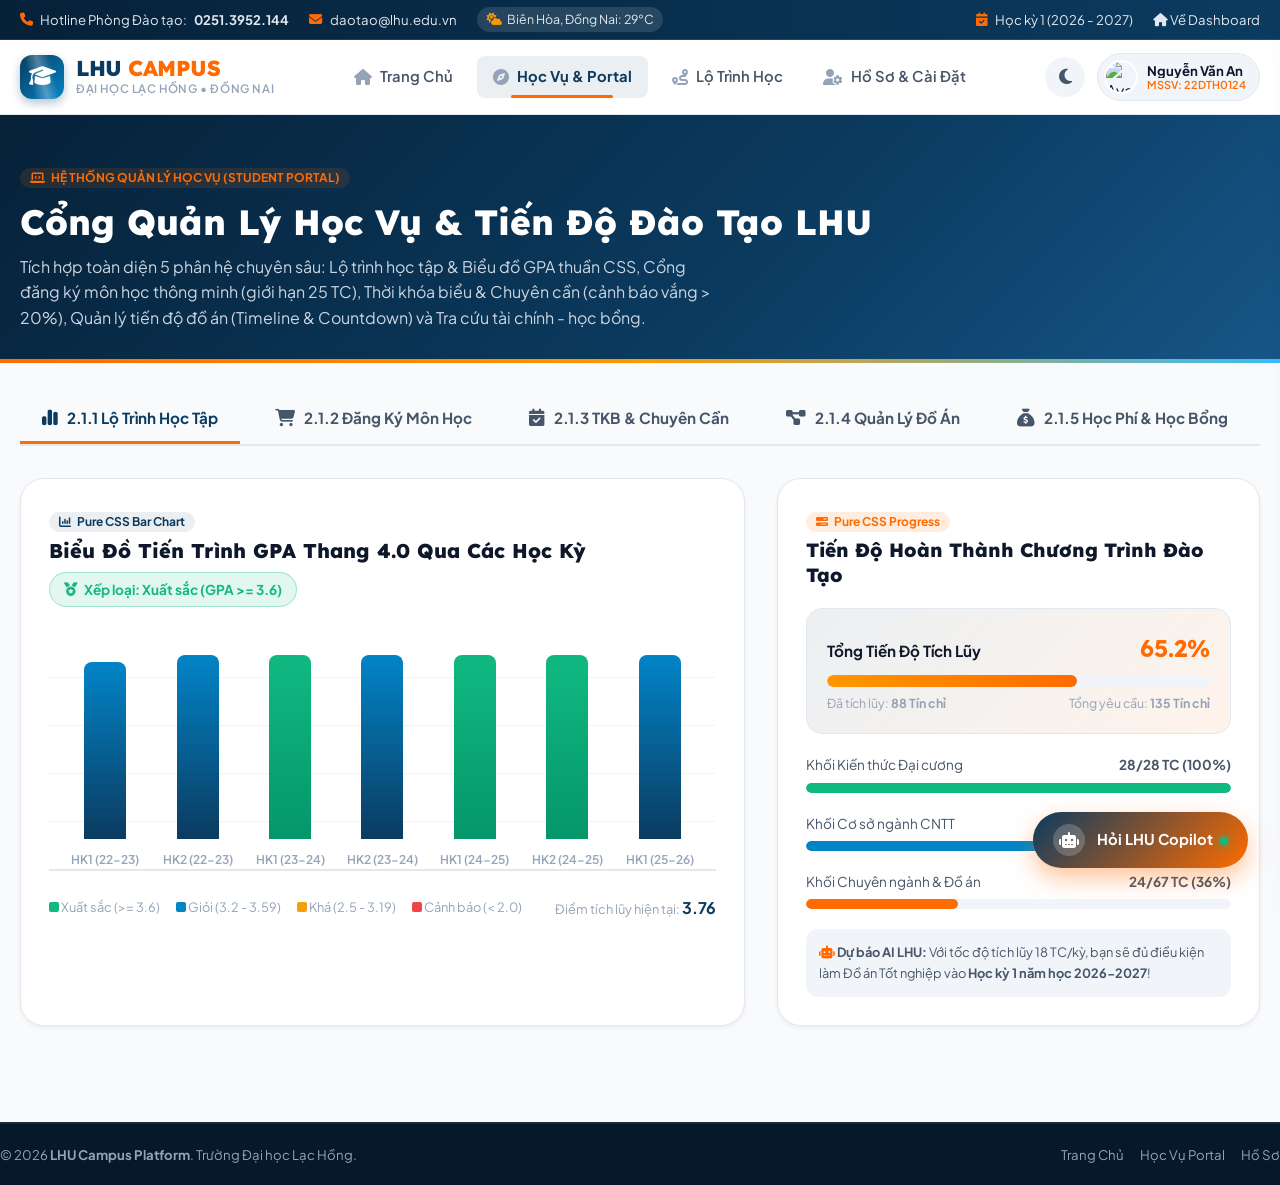
==== commit 2181af17: "feat: complete all 5 academic portal subsystems with pure CSS charts, attendance tracker, and financ" ====
--- a/functional.html
+++ b/functional.html
@@ -3,8 +3,8 @@
 <head>
   <meta charset="UTF-8">
   <meta name="viewport" content="width=device-width, initial-scale=1.0">
-  <title>LHU Campus - Tra Cứu Quy Chế Học Vụ, Đăng Ký Học Phần & Tính GPA</title>
-  <meta name="description" content="Trung tâm Học vụ Sinh viên LHU Campus: Tra cứu quy định đào tạo tín chỉ, đăng ký học phần và tính điểm GPA 4.0 tự động.">
+  <title>LHU Campus - Hệ Thống Quản Lý Học Vụ Sinh Viên (Student Portal)</title>
+  <meta name="description" content="Cổng thông tin và quản lý học vụ toàn diện sinh viên Đại học Lạc Hồng: Lộ trình học tập, Đăng ký môn thông minh, Thời khóa biểu & Chuyên cần, Quản lý Đồ án và Tra cứu Học phí - Học bổng.">
   <link rel="icon" href="data:image/svg+xml,<svg xmlns='http://www.w3.org/2000/svg' viewBox='0 0 100 100'><text y='.9em' font-size='90'>🎓</text></svg>">
   
   <!-- Font Awesome 6 Icons -->
@@ -14,6 +14,7 @@
   <link rel="stylesheet" href="css/variables.css">
   <link rel="stylesheet" href="css/style.css">
   <link rel="stylesheet" href="css/functional.css">
+  <link rel="stylesheet" href="css/portal-subsystems.css">
 </head>
 <body>
 
@@ -52,10 +53,10 @@
           <i class="fa-solid fa-house"></i> Trang Chủ
         </a>
         <a href="functional.html" class="nav-link active">
-          <i class="fa-solid fa-compass"></i> Học Vụ & Quy Chế
+          <i class="fa-solid fa-compass"></i> Học Vụ & Portal
         </a>
-        <a href="functional.html?tab=tab-calculator" class="nav-link">
-          <i class="fa-solid fa-calculator"></i> Tính Điểm GPA
+        <a href="functional.html?tab=tab-learning-path" class="nav-link">
+          <i class="fa-solid fa-route"></i> Lộ Trình Học
         </a>
         <a href="profile.html" class="nav-link">
           <i class="fa-solid fa-user-gear"></i> Hồ Sơ & Cài Đặt
@@ -105,8 +106,11 @@
 
     <nav class="mobile-drawer-menu">
       <a href="index.html" class="nav-link"><i class="fa-solid fa-house"></i> Trang Chủ</a>
-      <a href="functional.html" class="nav-link active"><i class="fa-solid fa-compass"></i> Tra cứu Quy chế & Môn học</a>
-      <a href="functional.html?tab=tab-calculator" class="nav-link"><i class="fa-solid fa-calculator"></i> Công cụ Tính GPA</a>
+      <a href="functional.html?tab=tab-learning-path" class="nav-link active"><i class="fa-solid fa-route"></i> 2.1.1 Lộ Trình Học Tập</a>
+      <a href="functional.html?tab=tab-smart-enrollment" class="nav-link"><i class="fa-solid fa-cart-shopping"></i> 2.1.2 Đăng Ký Môn Học</a>
+      <a href="functional.html?tab=tab-attendance" class="nav-link"><i class="fa-solid fa-calendar-check"></i> 2.1.3 TKB & Chuyên Cần</a>
+      <a href="functional.html?tab=tab-project-milestone" class="nav-link"><i class="fa-solid fa-diagram-project"></i> 2.1.4 Quản Lý Đồ Án</a>
+      <a href="functional.html?tab=tab-financial-hub" class="nav-link"><i class="fa-solid fa-sack-dollar"></i> 2.1.5 Học Phí & Học Bổng</a>
       <a href="profile.html" class="nav-link"><i class="fa-solid fa-user-gear"></i> Hồ Sơ & Cài Đặt</a>
     </nav>
   </aside>
@@ -115,11 +119,11 @@
   <section class="page-hero" aria-label="Tiêu đề trang học vụ">
     <div class="container">
       <div class="badge badge-accent" style="margin-bottom: 0.75rem;">
-        <i class="fa-solid fa-laptop-code"></i> Phân Hệ Chức Năng Sinh Viên
-      </div>
-      <h1 class="page-hero-title">Trung Tâm Học Vụ & Quản Lý Đào Tạo LHU</h1>
+        <i class="fa-solid fa-laptop-code"></i> HỆ THỐNG QUẢN LÝ HỌC VỤ (STUDENT PORTAL)
+      </div>
+      <h1 class="page-hero-title">Cổng Quản Lý Học Vụ & Tiến Độ Đào Tạo LHU</h1>
       <p class="page-hero-subtitle">
-        Hệ thống tra cứu nhanh quy chế học vụ, sổ tay tân sinh viên, đăng ký học phần kèm tính toán học phí trực tiếp và bộ công cụ mô phỏng GPA thang 4 chuẩn quốc tế.
+        Tích hợp toàn diện 5 phân hệ chuyên sâu: Lộ trình học tập & Biểu đồ GPA thuần CSS, Cổng đăng ký môn học thông minh (giới hạn 25 TC), Thời khóa biểu & Chuyên cần (cảnh báo vắng > 20%), Quản lý tiến độ đồ án (Timeline & Countdown) và Tra cứu tài chính - học bổng.
       </p>
     </div>
   </section>
@@ -127,23 +131,463 @@
   <!-- Main Content Body -->
   <main class="container" style="flex: 1; padding-bottom: 4rem;">
 
-    <!-- Functional Navigation Tabs -->
-    <nav class="tab-navigation" role="tablist" aria-label="Các phân hệ chức năng">
-      <button class="tab-btn active" data-tab="tab-regulations" role="tab" aria-selected="true">
-        <i class="fa-solid fa-book-bookmark"></i> 1. Tra Cứu Quy Chế Học Vụ
+    <!-- Functional Navigation Tabs (5 Core Subsystems + Quy chế) -->
+    <nav class="tab-navigation" role="tablist" aria-label="5 Phân hệ học vụ cốt lõi">
+      <button class="tab-btn active" data-tab="tab-learning-path" role="tab" aria-selected="true">
+        <i class="fa-solid fa-chart-simple"></i> 2.1.1 Lộ Trình Học Tập
       </button>
-      <button class="tab-btn" data-tab="tab-courses" role="tab" aria-selected="false">
-        <i class="fa-solid fa-cart-flatbed-suitcase"></i> 2. Đăng Ký Môn & Máy Tính Học Phí
+      <button class="tab-btn" data-tab="tab-smart-enrollment" role="tab" aria-selected="false">
+        <i class="fa-solid fa-cart-shopping"></i> 2.1.2 Đăng Ký Môn Học
       </button>
-      <button class="tab-btn" data-tab="tab-calculator" role="tab" aria-selected="false">
-        <i class="fa-solid fa-calculator"></i> 3. Công Cụ Tính GPA & Tốt Nghiệp
+      <button class="tab-btn" data-tab="tab-attendance" role="tab" aria-selected="false">
+        <i class="fa-solid fa-calendar-check"></i> 2.1.3 TKB & Chuyên Cần
+      </button>
+      <button class="tab-btn" data-tab="tab-project-milestone" role="tab" aria-selected="false">
+        <i class="fa-solid fa-diagram-project"></i> 2.1.4 Quản Lý Đồ Án
+      </button>
+      <button class="tab-btn" data-tab="tab-financial-hub" role="tab" aria-selected="false">
+        <i class="fa-solid fa-sack-dollar"></i> 2.1.5 Học Phí & Học Bổng
+      </button>
+      <button class="tab-btn" data-tab="tab-regulations" role="tab" aria-selected="false">
+        <i class="fa-solid fa-book-bookmark"></i> Quy Chế Đào Tạo
       </button>
     </nav>
 
     <!-- ===================================================
-         TAB 1: TRA CỨU QUY CHẾ HỌC VỤ & SỔ TAY SINH VIÊN
+         2.1.1. PHÂN HỆ: DASHBOARD CÁ NHÂN & LỘ TRÌNH HỌC TẬP
          =================================================== -->
-    <section class="tab-panel active" id="tab-regulations" role="tabpanel" aria-label="Tra cứu quy chế">
+    <section class="tab-panel active" id="tab-learning-path" role="tabpanel" aria-label="Lộ trình học tập">
+      
+      <!-- Semantic Layout: Section + Article + Aside -->
+      <div class="learning-path-grid">
+        
+        <!-- Left: Pure CSS Bar Chart (Semesters GPA History) -->
+        <article class="chart-card">
+          <div class="chart-header">
+            <div>
+              <span class="badge badge-primary"><i class="fa-solid fa-chart-column"></i> Pure CSS Bar Chart</span>
+              <h3 style="font-size: 1.25rem; font-weight: 800; color: var(--text-primary); margin-top: 0.35rem;">
+                Biểu Đồ Tiến Trình GPA Thang 4.0 Qua Các Học Kỳ
+              </h3>
+            </div>
+            <div id="learningGpaRankBadge" class="gpa-status-badge status-success">
+              <i class="fa-solid fa-medal"></i> Xếp loại: Giỏi (GPA 3.58)
+            </div>
+          </div>
+
+          <!-- Pure CSS Bar Chart Component -->
+          <div class="css-bar-chart" id="cssBarChartContainer" aria-label="Biểu đồ cột GPA các học kỳ">
+            <!-- Dynamically populated bars by js/portal.js -->
+          </div>
+
+          <div style="display: flex; justify-content: space-between; align-items: center; flex-wrap: wrap; gap: 0.75rem; font-size: 0.8rem; color: var(--text-muted);">
+            <div style="display: flex; gap: 1rem; align-items: center;">
+              <span><span style="display: inline-block; width: 10px; height: 10px; background: #10b981; border-radius: 2px;"></span> Xuất sắc (>= 3.6)</span>
+              <span><span style="display: inline-block; width: 10px; height: 10px; background: #0284c7; border-radius: 2px;"></span> Giỏi (3.2 - 3.59)</span>
+              <span><span style="display: inline-block; width: 10px; height: 10px; background: #f59e0b; border-radius: 2px;"></span> Khá (2.5 - 3.19)</span>
+              <span><span style="display: inline-block; width: 10px; height: 10px; background: #ef4444; border-radius: 2px;"></span> Cảnh báo (< 2.0)</span>
+            </div>
+            <span>Điểm tích lũy hiện tại: <strong id="learningCalculatedGpa" style="color: var(--primary); font-size: 1rem;">3.58</strong></span>
+          </div>
+        </article>
+
+        <!-- Right: Pure CSS Progress Bars (Curriculum Completion) -->
+        <aside class="curriculum-card">
+          <div>
+            <span class="badge badge-accent"><i class="fa-solid fa-bars-progress"></i> Pure CSS Progress</span>
+            <h3 style="font-size: 1.2rem; font-weight: 800; color: var(--text-primary); margin-top: 0.35rem;">
+              Tiến Độ Hoàn Thành Chương Trình Đào Tạo
+            </h3>
+          </div>
+
+          <!-- Overall Progress Box -->
+          <div class="overall-progress-box">
+            <div style="display: flex; justify-content: space-between; align-items: baseline; margin-bottom: 0.5rem;">
+              <span style="font-weight: 700; font-size: 0.95rem;">Tổng Tiến Độ Tích Lũy</span>
+              <strong id="curriculumOverallPercent" style="font-size: 1.5rem; font-family: 'Lexend', sans-serif; color: var(--accent);">65.2%</strong>
+            </div>
+            <div class="pure-css-progress" style="height: 12px;">
+              <div class="pure-css-progress-fill" id="curriculumOverallFill" style="width: 65.2%; background: linear-gradient(90deg, #ff9800, var(--accent));"></div>
+            </div>
+            <div style="font-size: 0.775rem; color: var(--text-muted); margin-top: 0.4rem; display: flex; justify-content: space-between;">
+              <span>Đã tích lũy: <strong>88 Tín chỉ</strong></span>
+              <span>Tổng yêu cầu: <strong>135 Tín chỉ</strong></span>
+            </div>
+          </div>
+
+          <!-- Segment 1: Đại cương -->
+          <div class="curriculum-bar-item">
+            <div class="curriculum-bar-header">
+              <span>Khối Kiến thức Đại cương</span>
+              <strong id="genProgressText">28/28 TC (100%)</strong>
+            </div>
+            <div class="pure-css-progress">
+              <div class="pure-css-progress-fill" id="genProgressFill" style="width: 100%; background: #10b981;"></div>
+            </div>
+          </div>
+
+          <!-- Segment 2: Cơ sở ngành -->
+          <div class="curriculum-bar-item">
+            <div class="curriculum-bar-header">
+              <span>Khối Cơ sở ngành CNTT</span>
+              <strong id="funProgressText">36/40 TC (90%)</strong>
+            </div>
+            <div class="pure-css-progress">
+              <div class="pure-css-progress-fill" id="funProgressFill" style="width: 90%; background: #0284c7;"></div>
+            </div>
+          </div>
+
+          <!-- Segment 3: Chuyên ngành & Tốt nghiệp -->
+          <div class="curriculum-bar-item">
+            <div class="curriculum-bar-header">
+              <span>Khối Chuyên ngành & Đồ án</span>
+              <strong id="specProgressText">24/67 TC (35.8%)</strong>
+            </div>
+            <div class="pure-css-progress">
+              <div class="pure-css-progress-fill" id="specProgressFill" style="width: 35.8%; background: var(--accent);"></div>
+            </div>
+          </div>
+
+          <div style="margin-top: auto; padding: 0.85rem; background: var(--bg-muted); border-radius: var(--radius-md); font-size: 0.8rem; color: var(--text-secondary);">
+            <i class="fa-solid fa-robot" style="color: var(--accent);"></i> <strong>Dự báo AI LHU:</strong> Với tốc độ tích lũy 18 TC/kỳ, bạn sẽ đủ điều kiện làm Đồ án Tốt nghiệp vào <strong>Học kỳ 1 năm học 2026-2027</strong>!
+          </div>
+        </aside>
+
+      </div>
+
+    </section>
+
+    <!-- ===================================================
+         2.1.2. PHÂN HỆ: CỔNG ĐĂNG KÝ MÔN HỌC THÔNG MINH
+         =================================================== -->
+    <section class="tab-panel" id="tab-smart-enrollment" role="tabpanel" aria-label="Đăng ký môn học">
+      
+      <!-- Enrollment Alert Banner (Alerts if attempting > 25 credits) -->
+      <div id="enrollmentAlertBanner" class="enrollment-alert-banner">
+        <i class="fa-solid fa-circle-info" style="font-size: 1.25rem;"></i>
+        <div>
+          Khối lượng học tập học kỳ chính: <strong>14 đến 25 tín chỉ</strong>. Hệ thống tự động ngăn chặn nếu đăng ký vượt quá <strong>25 tín chỉ</strong> theo Quy chế LHU.
+        </div>
+      </div>
+
+      <!-- Search & Filters using data-* attributes -->
+      <div class="search-filter-card">
+        <div class="search-input-group">
+          <i class="fa-solid fa-magnifying-glass search-icon"></i>
+          <input type="text" id="enrollSearchInput" class="search-input" placeholder="Tìm môn học theo mã học phần (data-code) hoặc tên môn (data-name)..." aria-label="Tìm môn">
+        </div>
+
+        <div class="filter-row">
+          <div style="display: flex; gap: 0.75rem; flex-wrap: wrap;">
+            <select class="filter-select" id="enrollFacultySelect" aria-label="Lọc theo khoa">
+              <option value="all">Tất cả các Khoa đào tạo</option>
+              <option value="CNTT">Khoa Công nghệ Thông tin</option>
+              <option value="CoDien">Khoa Cơ điện - Điện tử (Robocon)</option>
+              <option value="KTe">Khoa Quản trị - Kinh tế</option>
+              <option value="Duoc">Khoa Dược</option>
+              <option value="NgonNgu">Khoa Ngôn ngữ</option>
+            </select>
+          </div>
+          <div style="font-size: 0.85rem; color: var(--text-muted);">
+            Lưu trữ thuộc tính bằng <code>data-id</code>, <code>data-code</code>, <code>data-credits</code>, <code>data-price</code>.
+          </div>
+        </div>
+      </div>
+
+      <!-- Layout: Course Cards List (Left) + Selected Courses Cart (Right) -->
+      <div class="course-registration-layout">
+        
+        <!-- Left: Course Cards with data-* attributes -->
+        <div id="smartCoursesContainer" style="display: flex; flex-direction: column; gap: 1.25rem;">
+          <!-- Rendered dynamically by js/portal.js -->
+        </div>
+
+        <!-- Right: Professional Selected Cart Table -->
+        <aside class="registration-summary-sidebar" aria-label="Giỏ hàng môn học">
+          <div class="summary-title">
+            <span><i class="fa-solid fa-cart-shopping" style="color: var(--accent);"></i> Giỏ Hàng Môn Học</span>
+            <span class="badge badge-primary" id="enrollCartTotalCredits">0 / 25 TC</span>
+          </div>
+
+          <div style="max-height: 280px; overflow-y: auto;">
+            <table class="selected-cart-table">
+              <thead>
+                <tr>
+                  <th style="width: 25px;">#</th>
+                  <th>Môn học</th>
+                  <th style="text-align: center;">TC</th>
+                  <th style="text-align: right;">Học phí</th>
+                  <th style="text-align: center;">Xóa</th>
+                </tr>
+              </thead>
+              <tbody id="enrollCartTbody">
+                <tr><td colspan="5" style="text-align: center; color: var(--text-muted); padding: 1.5rem;">Chưa có môn học nào trong giỏ đăng ký</td></tr>
+              </tbody>
+            </table>
+          </div>
+
+          <div class="summary-totals">
+            <div class="summary-row total-fee">
+              <span>Tổng học phí:</span>
+              <span id="enrollCartTotalPrice">0 đ</span>
+            </div>
+          </div>
+
+          <button class="btn btn-accent" style="width: 100%;" onclick="confirmSmartRegistration()">
+            <i class="fa-solid fa-check"></i> Xác Nhận Đăng Ký Học Phần
+          </button>
+        </aside>
+
+      </div>
+
+    </section>
+
+    <!-- ===================================================
+         2.1.3. PHÂN HỆ: QUẢN LÝ THỜI KHÓA BIỂU & CHUYÊN CẦN
+         =================================================== -->
+    <section class="tab-panel" id="tab-attendance" role="tabpanel" aria-label="Thời khóa biểu và chuyên cần">
+      
+      <!-- Absence Warning Banner (> 20% absence threshold) -->
+      <div class="absence-warning-banner" id="absenceWarningBanner" style="display: none;">
+        <i class="fa-solid fa-triangle-exclamation"></i>
+        <div>
+          <div class="absence-warning-title">CẢNH BÁO CHUYÊN CẦN HỌC VỤ LHU (VẮNG QUÁ 20% SỐ TIẾT)</div>
+          <div class="absence-warning-desc">
+            Bạn đã có môn học vắng vượt quá <strong>20% tổng số buổi quy định</strong>. Theo Quy chế Đào tạo tín chỉ Trường Đại học Lạc Hồng, sinh viên nghỉ quá 20% thời lượng sẽ bị <strong>CẤM THI KẾT THÚC HỌC PHẦN</strong> và nhận điểm 0! Hãy liên hệ Cố vấn học tập ngay!
+          </div>
+        </div>
+      </div>
+
+      <!-- Controls & Header Bar -->
+      <div class="attendance-header-bar">
+        <div class="week-navigation-controls">
+          <button class="btn btn-sm btn-secondary" id="prevWeekBtn"><i class="fa-solid fa-chevron-left"></i> Tuần Trước</button>
+          <span class="week-label" id="currentWeekDisplay">Tuần 8 (Học kỳ 1)</span>
+          <button class="btn btn-sm btn-secondary" id="nextWeekBtn">Tuần Sau <i class="fa-solid fa-chevron-right"></i></button>
+        </div>
+
+        <div style="display: flex; align-items: center; gap: 1.25rem;">
+          <div>
+            <span style="font-size: 0.8rem; color: var(--text-muted);">Tỷ lệ chuyên cần tuần này:</span>
+            <strong id="attRateDisplay" style="font-size: 1.15rem; color: var(--success); font-family: 'Lexend', sans-serif;">87.5%</strong>
+          </div>
+          <div style="display: flex; gap: 0.5rem;">
+            <span class="attendance-toggle-pill status-present"><i class="fa-solid fa-check"></i> Có mặt</span>
+            <span class="attendance-toggle-pill status-absent"><i class="fa-solid fa-xmark"></i> Vắng mặt</span>
+            <span class="attendance-toggle-pill status-excused"><i class="fa-solid fa-info"></i> Có phép</span>
+          </div>
+        </div>
+      </div>
+
+      <!-- Weekly Timetable Grid -->
+      <div class="timetable-wrapper">
+        <div class="timetable-grid-custom" id="timetableGridContainer">
+          <!-- Dynamically rendered day columns by js/portal.js -->
+        </div>
+      </div>
+
+      <!-- Detailed Subjects Attendance Summary -->
+      <div class="card" style="margin-top: 1.5rem;">
+        <h4 style="font-size: 1.1rem; font-weight: 700; margin-bottom: 0.75rem;">
+          <i class="fa-solid fa-user-check" style="color: var(--accent);"></i> Thống Kê Chuyên Cần Theo Môn Học (Giới hạn vắng tối đa 20%)
+        </h4>
+        <div id="attendanceSubjectsSummary">
+          <!-- Populated by js/portal.js -->
+        </div>
+      </div>
+
+    </section>
+
+    <!-- ===================================================
+         2.1.4. PHÂN HỆ: QUẢN LÝ ĐỒ ÁN & TIẾN ĐỘ BÁO CÁO
+         =================================================== -->
+    <section class="tab-panel" id="tab-project-milestone" role="tabpanel" aria-label="Quản lý đồ án">
+      
+      <!-- Countdown Banner -->
+      <div class="countdown-card">
+        <span class="badge badge-accent" style="margin-bottom: 0.5rem;"><i class="fa-solid fa-stopwatch"></i> BẢO VỆ ĐỒ ÁN CHUYÊN NGÀNH</span>
+        <h2 style="font-size: 1.75rem; font-weight: 800; color: #ffffff;">Thời Gian Đếm Ngược Đến Ngày Báo Cáo Hội Đồng</h2>
+        <p style="font-size: 0.9rem; color: #cbd5e1;">Hạn chót bảo vệ: <strong>08:00 AM Ngày 15/11/2026</strong> tại Hội trường Cơ sở 1 LHU</p>
+
+        <!-- Real-time Countdown Timer -->
+        <div class="countdown-timer-group">
+          <div class="countdown-box">
+            <span class="countdown-val" id="countdownDays">25</span>
+            <span class="countdown-lbl">Ngày</span>
+          </div>
+          <div class="countdown-box">
+            <span class="countdown-val" id="countdownHours">14</span>
+            <span class="countdown-lbl">Giờ</span>
+          </div>
+          <div class="countdown-box">
+            <span class="countdown-val" id="countdownMinutes">32</span>
+            <span class="countdown-lbl">Phút</span>
+          </div>
+          <div class="countdown-box">
+            <span class="countdown-val" id="countdownSeconds">50</span>
+            <span class="countdown-lbl">Giây</span>
+          </div>
+        </div>
+      </div>
+
+      <!-- Layout: Timeline (Left) + Submission Form (Right) -->
+      <div class="milestone-container">
+        
+        <!-- Left: Nested Timeline with CSS ::before & ::after -->
+        <div class="timeline-vertical" id="milestoneTimelineContainer">
+          <!-- Rendered dynamically by js/portal.js -->
+        </div>
+
+        <!-- Right: Submission Form with URL Regex Validation -->
+        <aside class="form-card" style="padding: 1.5rem;">
+          <h3 style="font-size: 1.15rem; font-weight: 700; color: var(--text-primary); margin-bottom: 0.5rem;">
+            <i class="fa-solid fa-cloud-arrow-up" style="color: var(--accent);"></i> Nộp Link Báo Cáo Đồ Án
+          </h3>
+          <p style="font-size: 0.825rem; color: var(--text-secondary); margin-bottom: 1.25rem;">
+            Hệ thống kiểm tra định dạng URL (GitHub, Figma, Google Drive) trước khi nộp.
+          </p>
+
+          <form id="projectSubmitForm" novalidate>
+            <div class="form-group">
+              <label for="selectMilestone" class="form-label">Chọn Mốc Báo Cáo <span class="required-star">*</span></label>
+              <select id="selectMilestone" class="form-control" required>
+                <option value="ms-3">Mốc 3: Báo cáo Tiến độ 50% & Demo Chức năng</option>
+                <option value="ms-4">Mốc 4: Hoàn thiện Source Code & Unit Test</option>
+                <option value="ms-5">Mốc 5: Báo cáo Nghiệm thu & Bảo vệ</option>
+              </select>
+            </div>
+
+            <div class="form-group">
+              <label for="inputProjectUrl" class="form-label">Đường Dẫn URL Báo Cáo <span class="required-star">*</span></label>
+              <input type="url" id="inputProjectUrl" class="form-control" placeholder="https://github.com/user/project-repo" required>
+              <div class="invalid-feedback" id="projectUrlFeedback">
+                Vui lòng nhập định dạng URL hợp lệ (bắt đầu bằng http:// hoặc https://).
+              </div>
+            </div>
+
+            <button type="submit" class="btn btn-accent" style="width: 100%; margin-top: 1rem;">
+              <i class="fa-solid fa-paper-plane"></i> Xác Nhận Nộp Bài Báo Cáo
+            </button>
+          </form>
+
+          <div style="margin-top: 1.25rem; padding: 0.85rem; background: var(--bg-muted); border-radius: var(--radius-md); font-size: 0.775rem; color: var(--text-muted);">
+            <i class="fa-solid fa-shield-halved"></i> <strong>Lưu ý:</strong> Giảng viên hướng dẫn sẽ nhận thông báo tức thời khi bạn nộp link.
+          </div>
+        </aside>
+
+      </div>
+
+    </section>
+
+    <!-- ===================================================
+         2.1.5. PHÂN HỆ: TRA CỨU HỌC PHÍ & HỌC BỔNG
+         =================================================== -->
+    <section class="tab-panel" id="tab-financial-hub" role="tabpanel" aria-label="Học phí và học bổng">
+      
+      <!-- Scholarship Tier Cards -->
+      <div style="margin-bottom: 1rem;">
+        <span class="badge badge-accent"><i class="fa-solid fa-award"></i> CHÍNH SÁCH HỌC BỔNG KHUYẾN KHÍCH LHU</span>
+        <h3 style="font-size: 1.35rem; font-weight: 800; color: var(--text-primary); margin-top: 0.35rem;">
+          Các Mức Học Bổng Dựa Trên Kết Quả Học Tập & Rèn Luyện
+        </h3>
+      </div>
+
+      <div class="financial-cards-grid">
+        <!-- Tier 1: Xuất sắc -->
+        <div class="scholarship-card">
+          <span class="badge badge-accent" style="width: fit-content;">Học Bổng Xuất Sắc</span>
+          <div class="scholarship-rate">100%</div>
+          <div style="font-weight: 700; font-size: 0.95rem; margin-bottom: 0.35rem;">Miễn 100% Học Phí Học Kỳ</div>
+          <p style="font-size: 0.825rem; color: var(--text-secondary); line-height: 1.5;">
+            Điều kiện: GPA >= 3.60 và Điểm rèn luyện >= 90 điểm (Không nợ môn học).
+          </p>
+        </div>
+
+        <!-- Tier 2: Giỏi (Student currently achieves this!) -->
+        <div class="scholarship-card is-qualified">
+          <div class="qualified-badge-strip"><i class="fa-solid fa-circle-check"></i> BẠN ĐANG ĐẠT MỨC NÀY!</div>
+          <span class="badge badge-success" style="width: fit-content;">Học Bổng Giỏi</span>
+          <div class="scholarship-rate" style="color: var(--accent);">75%</div>
+          <div style="font-weight: 700; font-size: 0.95rem; margin-bottom: 0.35rem;">Giảm 75% Học Phí Học Kỳ</div>
+          <p style="font-size: 0.825rem; color: var(--text-secondary); line-height: 1.5;">
+            Điều kiện: GPA >= 3.20 và Điểm rèn luyện >= 80 điểm. <em>(Sinh viên đạt GPA 3.58 & ĐRL 92đ).</em>
+          </p>
+        </div>
+
+        <!-- Tier 3: Khá -->
+        <div class="scholarship-card">
+          <span class="badge badge-info" style="width: fit-content;">Học Bổng Khá</span>
+          <div class="scholarship-rate">50%</div>
+          <div style="font-weight: 700; font-size: 0.95rem; margin-bottom: 0.35rem;">Giảm 50% Học Phí Học Kỳ</div>
+          <p style="font-size: 0.825rem; color: var(--text-secondary); line-height: 1.5;">
+            Điều kiện: GPA >= 2.50 và Điểm rèn luyện >= 70 điểm.
+          </p>
+        </div>
+      </div>
+
+      <!-- Tuition Invoice Table with HTML5 inputs (checkbox, number, date) -->
+      <article class="invoice-card">
+        <div style="display: flex; justify-content: space-between; align-items: center; flex-wrap: wrap; gap: 0.75rem;">
+          <div>
+            <h3 style="font-size: 1.2rem; font-weight: 800; color: var(--text-primary);">
+              Bảng Kê Khai Học Phí Học Kỳ 1 (Năm Học 2026 - 2027)
+            </h3>
+            <p style="font-size: 0.85rem; color: var(--text-secondary);">
+              Tick chọn các môn học để tính toán số tiền thực đóng sau khi trừ học bổng.
+            </p>
+          </div>
+          <div style="display: flex; align-items: center; gap: 0.5rem; font-size: 0.85rem;">
+            <span>Hạn nộp học phí:</span>
+            <input type="date" value="2026-11-10" class="form-control" style="width: 155px; padding: 0.4rem 0.65rem;" readonly>
+          </div>
+        </div>
+
+        <table class="invoice-table">
+          <thead>
+            <tr>
+              <th style="width: 45px; text-align: center;">Chọn</th>
+              <th>Mã MH</th>
+              <th>Tên Môn Học Đăng Ký</th>
+              <th style="text-align: center;">Số TC (Input)</th>
+              <th style="text-align: right;">Đơn Giá / TC</th>
+              <th style="text-align: right;">Thành Tiền</th>
+            </tr>
+          </thead>
+          <tbody id="tuitionInvoiceTbody">
+            <!-- Dynamically populated by js/portal.js -->
+          </tbody>
+        </table>
+
+        <!-- Live Financial Summary & Calculation Formula -->
+        <div class="invoice-summary-bar">
+          <div class="financial-calc-formula">
+            <div>Tổng học phí các môn đã chọn: <strong id="finGrossTotal">7,600,000 đ</strong></div>
+            <div style="color: var(--success); font-weight: 700;">
+              Miễn giảm Học bổng Giỏi: <span id="finScholarshipDiscount">- 5,700,000 đ (Giảm 75%)</span>
+            </div>
+            <div style="font-size: 0.8rem; color: var(--text-muted);">
+              Công thức: <em>Số tiền thực đóng = Tổng học phí - Miễn giảm học bổng</em>
+            </div>
+          </div>
+
+          <div style="display: flex; align-items: center; gap: 1.5rem; flex-wrap: wrap;">
+            <div>
+              <div style="font-size: 0.8rem; color: var(--text-secondary); text-align: right;">Số tiền thực đóng:</div>
+              <div class="financial-final-amount" id="finNetPayable">1,900,000 đ</div>
+            </div>
+            <button class="btn btn-accent" onclick="processPaymentSimulation()">
+              <i class="fa-solid fa-credit-card"></i> Thanh Toán Trực Tuyến
+            </button>
+          </div>
+        </div>
+      </article>
+
+    </section>
+
+    <!-- ===================================================
+         TAB 6: TRA CỨU QUY CHẾ HỌC VỤ & SỔ TAY SINH VIÊN
+         =================================================== -->
+    <section class="tab-panel" id="tab-regulations" role="tabpanel" aria-label="Tra cứu quy chế">
       
       <!-- Search & Filter Controls -->
       <div class="search-filter-card">
@@ -173,183 +617,6 @@
       <!-- Regulations List Grid -->
       <div class="regulations-grid" id="regulationsList">
         <!-- Rendered dynamically by js/functional.js -->
-        <div style="text-align: center; padding: 2rem; color: var(--text-muted);">
-          <i class="fa-solid fa-spinner fa-spin" style="font-size: 1.5rem; margin-bottom: 0.5rem;"></i>
-          <div>Đang tải kho văn bản quy định...</div>
-        </div>
-      </div>
-
-    </section>
-
-    <!-- ===================================================
-         TAB 2: ĐĂNG KÝ MÔN HỌC & MÁY TÍNH HỌC PHÍ THỜI GIAN THỰC
-         =================================================== -->
-    <section class="tab-panel" id="tab-courses" role="tabpanel" aria-label="Đăng ký học phần">
-      
-      <!-- Filters Bar -->
-      <div class="search-filter-card">
-        <div class="search-input-group">
-          <i class="fa-solid fa-magnifying-glass search-icon"></i>
-          <input type="text" id="courseSearchInput" class="search-input" placeholder="Tìm môn học theo tên môn hoặc mã học phần (IT305, ME210, Web, AI, Dược...)" aria-label="Tìm môn học">
-        </div>
-
-        <div class="filter-row">
-          <div class="filter-pills-wrap">
-            <select class="filter-select" id="courseFacultySelect" aria-label="Lọc theo khoa">
-              <option value="all">Tất cả các Khoa</option>
-              <option value="CNTT">Khoa Công nghệ Thông tin</option>
-              <option value="CoDien">Khoa Cơ điện - Điện tử (Robocon)</option>
-              <option value="KTe">Khoa Quản trị - Kinh tế</option>
-              <option value="Duoc">Khoa Dược</option>
-              <option value="NgonNgu">Khoa Ngôn ngữ & Văn hóa</option>
-            </select>
-
-            <select class="filter-select" id="courseTypeSelect" aria-label="Lọc theo loại môn">
-              <option value="all">Tất cả loại học phần</option>
-              <option value="Bắt buộc">Môn Bắt buộc</option>
-              <option value="Chuyên ngành">Chuyên ngành</option>
-              <option value="Tự chọn">Tự chọn tự do</option>
-            </select>
-          </div>
-
-          <div style="font-size: 0.85rem; color: var(--text-muted);">
-            <i class="fa-solid fa-circle-info" style="color: var(--accent);"></i> Đơn giá: 480.000đ - 600.000đ / tín chỉ
-          </div>
-        </div>
-      </div>
-
-      <!-- Course Registration Layout (Courses List + Sticky Cart) -->
-      <div class="course-registration-layout">
-        
-        <!-- Left: Course List -->
-        <div class="courses-list" id="coursesList">
-          <!-- Rendered dynamically by js/functional.js -->
-        </div>
-
-        <!-- Right: Real-time Cart & Tuition Calculator Sidebar -->
-        <aside class="registration-summary-sidebar" aria-label="Giỏ môn học và học phí">
-          <div class="summary-title">
-            <span><i class="fa-solid fa-bag-shopping" style="color: var(--accent);"></i> Môn Đã Chọn</span>
-            <span class="badge badge-primary" id="cartCreditStatus">Chưa chọn môn nào</span>
-          </div>
-
-          <!-- List of selected subjects -->
-          <div class="summary-items-list" id="selectedCoursesList">
-            <div style="text-align: center; color: var(--text-muted); font-size: 0.85rem; padding: 1rem;">
-              Chưa có học phần nào được chọn
-            </div>
-          </div>
-
-          <!-- Totals calculation -->
-          <div class="summary-totals">
-            <div class="summary-row">
-              <span style="color: var(--text-secondary);">Tổng số tín chỉ:</span>
-              <strong id="cartTotalCredits" style="font-size: 1.05rem;">0 TC</strong>
-            </div>
-
-            <div class="summary-row">
-              <span style="color: var(--text-secondary);">Mức tín chỉ quy định:</span>
-              <span>14 - 24 TC / kỳ</span>
-            </div>
-
-            <div class="summary-row total-fee">
-              <span>Học phí tạm tính:</span>
-              <span id="cartTotalFee">0 đ</span>
-            </div>
-          </div>
-
-          <button class="btn btn-accent" id="submitRegistrationBtn" style="width: 100%; margin-top: 0.5rem;" onclick="confirmRegistration()" disabled>
-            <i class="fa-solid fa-check"></i> Xác Nhận Đăng Ký Học Phần
-          </button>
-
-          <p style="font-size: 0.75rem; color: var(--text-muted); line-height: 1.4; text-align: center;">
-            * Học phí thực tế được quyết định tại thời điểm nộp tiền chính thức. Được hoàn lại nếu rút môn trong 14 ngày đầu kỳ.
-          </p>
-        </aside>
-
-      </div>
-
-    </section>
-
-    <!-- ===================================================
-         TAB 3: CÔNG CỤ TÍNH ĐIỂM GPA & DỰ ĐOÁN TỐT NGHIỆP
-         =================================================== -->
-    <section class="tab-panel" id="tab-calculator" role="tabpanel" aria-label="Công cụ tính điểm GPA">
-      
-      <div class="calculator-container">
-        
-        <!-- Left: Interactive Subject Table -->
-        <div class="gpa-table-card">
-          <div style="display: flex; justify-content: space-between; align-items: center; margin-bottom: 1rem; flex-wrap: wrap; gap: 0.5rem;">
-            <div>
-              <h3 style="font-size: 1.25rem; font-weight: 700; color: var(--text-primary);">Bảng Điểm Học Phần Mô Phỏng</h3>
-              <p style="font-size: 0.85rem; color: var(--text-secondary);">Thêm hoặc chỉnh sửa môn học và số tín chỉ để tính điểm GPA học kỳ và tích lũy.</p>
-            </div>
-            <button class="btn btn-sm btn-primary" id="addSubjectRowBtn">
-              <i class="fa-solid fa-plus"></i> Thêm Môn Học Mới
-            </button>
-          </div>
-
-          <div class="table-responsive">
-            <table class="gpa-table">
-              <thead>
-                <tr>
-                  <th style="width: 45px; text-align: center;">STT</th>
-                  <th>Tên Môn Học</th>
-                  <th>Số Tín Chỉ</th>
-                  <th>Điểm Chữ (Thang 4)</th>
-                  <th style="text-align: center;">Thao Tác</th>
-                </tr>
-              </thead>
-              <tbody id="gpaTableBody">
-                <!-- Dynamically rendered rows -->
-              </tbody>
-            </table>
-          </div>
-
-          <div style="margin-top: 1rem; padding: 0.85rem; background: var(--bg-muted); border-radius: var(--radius-md); font-size: 0.8rem; color: var(--text-secondary);">
-            <strong>Quy chuẩn thang điểm LHU:</strong> A (4.0) | B+ (3.5) | B (3.0) | C+ (2.5) | C (2.0) | D+ (1.5) | D (1.0) | F (0.0 - Bị trượt).
-          </div>
-        </div>
-
-        <!-- Right: Real-time GPA Results Card -->
-        <aside class="gpa-result-card" aria-label="Kết quả tính điểm">
-          <div class="card-title">
-            <i class="fa-solid fa-chart-pie" style="color: var(--accent);"></i> Kết Quả Mô Phỏng
-          </div>
-
-          <div class="gpa-display-center">
-            <span style="font-size: 0.825rem; font-weight: 700; text-transform: uppercase; color: var(--text-muted); margin-bottom: 0.25rem;">GPA Hệ 4.0</span>
-            <div class="gpa-big-number" id="calcGpa4">3.58</div>
-            <div class="badge badge-primary gpa-rank-badge" id="calcRankBadge">Xếp loại: Giỏi</div>
-          </div>
-
-          <div class="gpa-meta-stats">
-            <div class="meta-stat-item">
-              <div class="meta-stat-val" id="calcGpa10">8.65</div>
-              <div class="meta-stat-lbl">GPA Hệ 10</div>
-            </div>
-            <div class="meta-stat-item">
-              <div class="meta-stat-val" id="calcTotalCredits">15 TC</div>
-              <div class="meta-stat-lbl">Tổng Tín Chỉ Kỳ Này</div>
-            </div>
-          </div>
-
-          <!-- AI Study Advisor Recommendation Box -->
-          <div class="ai-gpa-advisor">
-            <div class="ai-gpa-advisor-title">
-              <i class="fa-solid fa-wand-magic-sparkles"></i> LHU AI Study Advisor:
-            </div>
-            <p id="calcAiAdviceText">
-              Rất tốt! Bạn đạt danh hiệu Sinh viên Giỏi. Chỉ cần đạt thêm khoảng 4 tín chỉ điểm A ở kỳ sau để nâng bằng lên hạng Xuất sắc!
-            </p>
-          </div>
-
-          <button class="btn btn-secondary" style="width: 100%;" onclick="window.print()">
-            <i class="fa-solid fa-print"></i> In Bảng Điểm Mô Phỏng
-          </button>
-        </aside>
-
       </div>
 
     </section>
@@ -382,7 +649,7 @@
         <div>© 2026 <strong>LHU Campus Platform</strong>. Trường Đại học Lạc Hồng.</div>
         <div style="display: flex; gap: 1rem; align-items: center;">
           <a href="index.html" class="footer-link">Trang Chủ</a>
-          <a href="functional.html" class="footer-link">Học Vụ</a>
+          <a href="functional.html" class="footer-link">Học Vụ Portal</a>
           <a href="profile.html" class="footer-link">Hồ Sơ</a>
         </div>
       </div>
@@ -414,20 +681,20 @@
       <div class="ai-msg bot">
         <div class="ai-msg-avatar"><i class="fa-solid fa-robot"></i></div>
         <div class="ai-msg-bubble">
-          Chào bạn! Mình có thể hỗ trợ giải thích rõ hơn về các điều khoản quy định học vụ hoặc tư vấn môn học trong kỳ này.
+          Chào bạn! Mình có thể hỗ trợ giải đáp về lộ trình học tập, tính học phí trừ học bổng, quy định chuyên cần (vắng quá 20% cấm thi) hoặc tiến độ đồ án.
         </div>
       </div>
 
       <div class="ai-chips-container">
-        <button class="ai-chip" data-query="Rút bớt học phần đã đăng ký?">📝 Cách rút môn?</button>
-        <button class="ai-chip" data-query="Xử lý khi bị điểm F?">❌ Điểm F và học lại?</button>
-        <button class="ai-chip" data-query="Điều kiện xét học bổng LHU?">🏆 Xét học bổng?</button>
-        <button class="ai-chip" data-query="Cảnh báo học vụ LHU?">⚠️ Cảnh báo học vụ?</button>
+        <button class="ai-chip" data-query="Nghỉ bao nhiêu phần trăm số buổi thì bị cấm thi?">⚠️ Vắng >20% cấm thi?</button>
+        <button class="ai-chip" data-query="Giới hạn tín chỉ đăng ký mỗi học kỳ là bao nhiêu?">🛑 Quá 25 tín chỉ?</button>
+        <button class="ai-chip" data-query="Điều kiện xét học bổng LHU?">🏆 Học bổng 75%?</button>
+        <button class="ai-chip" data-query="Quy trình nộp báo cáo đồ án chuyên ngành?">📅 Tiến độ đồ án?</button>
       </div>
     </div>
 
     <div class="ai-chat-footer">
-      <input type="text" class="ai-chat-input" placeholder="Hỏi quy chế, học bổng, môn học..." aria-label="Nội dung câu hỏi">
+      <input type="text" class="ai-chat-input" placeholder="Hỏi quy chế, học bổng, chuyên cần..." aria-label="Nội dung câu hỏi">
       <button class="btn btn-primary ai-chat-send" aria-label="Gửi câu hỏi" style="padding: 0.6rem 0.9rem;">
         <i class="fa-solid fa-paper-plane"></i>
       </button>
@@ -441,6 +708,7 @@
   <script src="js/data.js"></script>
   <script src="js/main.js"></script>
   <script src="js/functional.js"></script>
+  <script src="js/portal.js"></script>
   <script src="js/ai-chat.js"></script>
 </body>
 </html>
--- a/css/portal-subsystems.css
+++ b/css/portal-subsystems.css
@@ -0,0 +1,757 @@
+/* ===================================================
+   LHU CAMPUS - STUDENT PORTAL SUBSYSTEMS STYLES
+   1. The Learning Path (Pure CSS Bar Chart & Progress)
+   2. Smart Enrollment (Data-* Attributes & 25 Credits Cart)
+   3. Attendance Tracker (Timetable & 20% Absence Alert)
+   4. Project Milestone (Timeline with ::before/::after & Countdown)
+   5. Financial Hub (Tuition Table, Scholarship Cards & Formula)
+   =================================================== */
+
+/* ---------------------------------------------------
+   SUBSYSTEM 1: THE LEARNING PATH & PURE CSS BAR CHART
+   --------------------------------------------------- */
+.learning-path-grid {
+  display: grid;
+  grid-template-columns: 1.8fr 1.2fr;
+  gap: 2rem;
+  margin-bottom: 2rem;
+}
+
+/* Pure CSS Bar Chart */
+.chart-card {
+  background-color: var(--bg-surface);
+  border: 1px solid var(--border-color);
+  border-radius: var(--radius-xl);
+  padding: 1.75rem;
+  box-shadow: var(--shadow-sm);
+  display: flex;
+  flex-direction: column;
+}
+
+.chart-header {
+  display: flex;
+  justify-content: space-between;
+  align-items: center;
+  margin-bottom: 1.5rem;
+  flex-wrap: wrap;
+  gap: 0.5rem;
+}
+
+.css-bar-chart {
+  display: flex;
+  align-items: flex-end;
+  justify-content: space-between;
+  height: 240px;
+  padding: 1.5rem 1rem 0;
+  position: relative;
+  border-bottom: 2px solid var(--border-color);
+  margin-bottom: 1.5rem;
+  gap: 0.75rem;
+  background: repeating-linear-gradient(
+    0deg,
+    transparent,
+    transparent 47px,
+    var(--border-color) 48px
+  );
+}
+
+.bar-col-wrapper {
+  flex: 1;
+  display: flex;
+  flex-direction: column;
+  align-items: center;
+  height: 100%;
+  justify-content: flex-end;
+  position: relative;
+}
+
+.bar-col {
+  width: 100%;
+  max-width: 42px;
+  border-radius: var(--radius-sm) var(--radius-sm) 0 0;
+  transition: all 0.4s cubic-bezier(0.16, 1, 0.3, 1);
+  position: relative;
+  cursor: pointer;
+  display: flex;
+  align-items: flex-start;
+  justify-content: center;
+}
+
+.bar-col:hover {
+  filter: brightness(1.15);
+  transform: scaleY(1.03);
+}
+
+.bar-tooltip {
+  position: absolute;
+  top: -38px;
+  background-color: var(--primary);
+  color: #ffffff;
+  padding: 0.2rem 0.5rem;
+  border-radius: var(--radius-xs);
+  font-size: 0.75rem;
+  font-weight: 700;
+  white-space: nowrap;
+  opacity: 0;
+  pointer-events: none;
+  transform: translateY(4px);
+  transition: all var(--transition-fast);
+  box-shadow: var(--shadow-md);
+  z-index: 10;
+}
+
+.bar-col:hover .bar-tooltip {
+  opacity: 1;
+  transform: translateY(0);
+}
+
+.bar-label {
+  margin-top: 0.65rem;
+  font-size: 0.75rem;
+  color: var(--text-muted);
+  font-weight: 600;
+  text-align: center;
+  white-space: nowrap;
+}
+
+/* Status Color Variations for GPA */
+.bar-gpa-gold { background: linear-gradient(180deg, #10b981 0%, #059669 100%); }
+.bar-gpa-blue { background: linear-gradient(180deg, #0284c7 0%, var(--primary) 100%); }
+.bar-gpa-warning { background: linear-gradient(180deg, #fbbf24 0%, #f59e0b 100%); }
+.bar-gpa-danger { background: linear-gradient(180deg, #f87171 0%, #ef4444 100%); animation: pulse-alert 2s infinite; }
+
+@keyframes pulse-alert {
+  0%, 100% { opacity: 1; }
+  50% { opacity: 0.7; }
+}
+
+/* Pure CSS Curriculum Progress Bars */
+.curriculum-card {
+  background-color: var(--bg-surface);
+  border: 1px solid var(--border-color);
+  border-radius: var(--radius-xl);
+  padding: 1.75rem;
+  box-shadow: var(--shadow-sm);
+  display: flex;
+  flex-direction: column;
+  gap: 1.25rem;
+}
+
+.overall-progress-box {
+  background: linear-gradient(135deg, rgba(11, 59, 96, 0.08), rgba(255, 107, 0, 0.08));
+  border: 1px solid var(--border-color);
+  border-radius: var(--radius-lg);
+  padding: 1.25rem;
+}
+
+.curriculum-bar-item {
+  display: flex;
+  flex-direction: column;
+  gap: 0.4rem;
+}
+
+.curriculum-bar-header {
+  display: flex;
+  justify-content: space-between;
+  font-size: 0.85rem;
+  color: var(--text-secondary);
+}
+
+.pure-css-progress {
+  width: 100%;
+  height: 10px;
+  background-color: var(--bg-muted);
+  border-radius: var(--radius-full);
+  overflow: hidden;
+  position: relative;
+}
+
+.pure-css-progress-fill {
+  height: 100%;
+  border-radius: var(--radius-full);
+  transition: width 1s ease-in-out;
+}
+
+/* Dynamic status cards */
+.gpa-status-badge {
+  display: inline-flex;
+  align-items: center;
+  gap: 0.4rem;
+  padding: 0.35rem 0.85rem;
+  border-radius: var(--radius-full);
+  font-size: 0.85rem;
+  font-weight: 700;
+}
+
+.gpa-status-badge.status-danger {
+  background: var(--danger-soft);
+  color: var(--danger);
+  border: 1px solid rgba(239, 68, 68, 0.3);
+}
+
+.gpa-status-badge.status-success {
+  background: var(--success-soft);
+  color: var(--success);
+  border: 1px solid rgba(16, 185, 129, 0.3);
+}
+
+/* ---------------------------------------------------
+   SUBSYSTEM 2: SMART ENROLLMENT (DATA-* & 25 CREDITS LIMIT)
+   --------------------------------------------------- */
+.enrollment-alert-banner {
+  background: linear-gradient(135deg, rgba(239, 68, 68, 0.08), rgba(245, 158, 11, 0.08));
+  border: 1.5px solid var(--warning);
+  border-radius: var(--radius-md);
+  padding: 1rem 1.25rem;
+  margin-bottom: 1.5rem;
+  display: flex;
+  align-items: center;
+  gap: 0.75rem;
+  color: var(--text-primary);
+  font-size: 0.875rem;
+}
+
+.enrollment-alert-banner.alert-exceeded {
+  border-color: var(--danger);
+  background: var(--danger-soft);
+  color: var(--danger);
+  font-weight: 700;
+}
+
+.course-card-smart {
+  background-color: var(--bg-surface);
+  border: 1.5px solid var(--border-color);
+  border-radius: var(--radius-lg);
+  padding: 1.25rem;
+  transition: all var(--transition-fast);
+  display: flex;
+  flex-direction: column;
+  gap: 0.75rem;
+  position: relative;
+}
+
+.course-card-smart:hover {
+  transform: translateY(-4px);
+  border-color: var(--primary);
+  box-shadow: var(--shadow-md);
+}
+
+.course-card-smart.is-selected {
+  border-color: var(--accent);
+  background: rgba(255, 107, 0, 0.03);
+}
+
+.course-card-top {
+  display: flex;
+  justify-content: space-between;
+  align-items: flex-start;
+  gap: 0.5rem;
+}
+
+.course-card-tags {
+  display: flex;
+  flex-wrap: wrap;
+  gap: 0.35rem;
+  margin-top: 0.35rem;
+}
+
+.course-card-footer {
+  display: flex;
+  justify-content: space-between;
+  align-items: center;
+  margin-top: auto;
+  padding-top: 0.75rem;
+  border-top: 1px dashed var(--border-color);
+}
+
+/* Selected Courses Table */
+.selected-cart-table {
+  width: 100%;
+  border-collapse: collapse;
+  font-size: 0.85rem;
+  margin-top: 0.75rem;
+}
+
+.selected-cart-table th {
+  background: var(--bg-muted);
+  padding: 0.6rem 0.75rem;
+  text-align: left;
+  border-bottom: 1px solid var(--border-color);
+  color: var(--text-secondary);
+}
+
+.selected-cart-table td {
+  padding: 0.65rem 0.75rem;
+  border-bottom: 1px solid var(--border-color);
+  vertical-align: middle;
+}
+
+/* ---------------------------------------------------
+   SUBSYSTEM 3: ATTENDANCE TRACKER & TIMETABLE
+   --------------------------------------------------- */
+.attendance-header-bar {
+  background-color: var(--bg-surface);
+  border: 1px solid var(--border-color);
+  border-radius: var(--radius-lg);
+  padding: 1.25rem 1.5rem;
+  margin-bottom: 1.5rem;
+  display: flex;
+  justify-content: space-between;
+  align-items: center;
+  flex-wrap: wrap;
+  gap: 1rem;
+}
+
+.week-navigation-controls {
+  display: flex;
+  align-items: center;
+  gap: 0.75rem;
+}
+
+.week-label {
+  font-family: 'Lexend', sans-serif;
+  font-size: 1.1rem;
+  font-weight: 800;
+  color: var(--primary);
+}
+
+[data-theme="dark"] .week-label {
+  color: #38bdf8;
+}
+
+/* 20% Absence Alert Banner */
+.absence-warning-banner {
+  background: linear-gradient(90deg, #ef4444 0%, #b91c1c 100%);
+  color: #ffffff;
+  padding: 1rem 1.5rem;
+  border-radius: var(--radius-lg);
+  margin-bottom: 1.5rem;
+  display: flex;
+  align-items: center;
+  gap: 1rem;
+  box-shadow: 0 4px 15px rgba(239, 68, 68, 0.35);
+  animation: fadeIn 0.4s ease;
+}
+
+.absence-warning-banner i {
+  font-size: 1.75rem;
+}
+
+.absence-warning-title {
+  font-size: 1rem;
+  font-weight: 800;
+  margin-bottom: 0.2rem;
+}
+
+.absence-warning-desc {
+  font-size: 0.825rem;
+  color: #fee2e2;
+  line-height: 1.4;
+}
+
+/* Timetable CSS Grid / Table */
+.timetable-wrapper {
+  overflow-x: auto;
+  background-color: var(--bg-surface);
+  border: 1px solid var(--border-color);
+  border-radius: var(--radius-xl);
+  padding: 1.25rem;
+  box-shadow: var(--shadow-sm);
+  transition: opacity 0.3s ease, transform 0.3s ease;
+}
+
+.timetable-wrapper.switching {
+  opacity: 0.4;
+  transform: scale(0.99);
+}
+
+.timetable-grid-custom {
+  display: grid;
+  grid-template-columns: repeat(6, minmax(170px, 1fr));
+  gap: 1rem;
+}
+
+.day-column {
+  display: flex;
+  flex-direction: column;
+  gap: 0.75rem;
+}
+
+.day-column-header {
+  background: var(--bg-muted);
+  border-radius: var(--radius-md);
+  padding: 0.75rem;
+  text-align: center;
+  border: 1px solid var(--border-color);
+}
+
+.day-title {
+  font-size: 0.95rem;
+  font-weight: 800;
+  color: var(--text-primary);
+}
+
+.day-subdate {
+  font-size: 0.75rem;
+  color: var(--text-muted);
+}
+
+.session-box {
+  background-color: var(--bg-page);
+  border: 1px solid var(--border-color);
+  border-radius: var(--radius-md);
+  padding: 0.85rem;
+  display: flex;
+  flex-direction: column;
+  gap: 0.4rem;
+  min-height: 135px;
+  transition: all var(--transition-fast);
+  cursor: pointer;
+  position: relative;
+}
+
+.session-box:hover {
+  border-color: var(--primary);
+  box-shadow: var(--shadow-sm);
+  transform: translateY(-2px);
+}
+
+.session-period {
+  font-size: 0.72rem;
+  font-weight: 700;
+  color: var(--accent);
+}
+
+.session-name {
+  font-size: 0.85rem;
+  font-weight: 700;
+  color: var(--text-primary);
+  line-height: 1.3;
+}
+
+.session-location {
+  font-size: 0.75rem;
+  color: var(--text-secondary);
+  display: flex;
+  align-items: center;
+  gap: 0.3rem;
+  margin-top: auto;
+}
+
+/* Attendance toggle state pills */
+.attendance-toggle-pill {
+  font-size: 0.725rem;
+  font-weight: 700;
+  padding: 0.2rem 0.55rem;
+  border-radius: var(--radius-full);
+  display: inline-flex;
+  align-items: center;
+  gap: 0.3rem;
+  width: fit-content;
+  user-select: none;
+}
+
+.attendance-toggle-pill.status-present {
+  background: var(--success-soft);
+  color: var(--success);
+}
+
+.attendance-toggle-pill.status-absent {
+  background: var(--danger-soft);
+  color: var(--danger);
+}
+
+.attendance-toggle-pill.status-excused {
+  background: var(--warning-soft);
+  color: var(--warning);
+}
+
+/* ---------------------------------------------------
+   SUBSYSTEM 4: PROJECT MILESTONE & TIMELINE
+   --------------------------------------------------- */
+.milestone-container {
+  display: grid;
+  grid-template-columns: 2fr 1fr;
+  gap: 2rem;
+  align-items: flex-start;
+}
+
+/* Countdown Card */
+.countdown-card {
+  background: linear-gradient(135deg, #062138, #0b3b60);
+  border-radius: var(--radius-xl);
+  padding: 1.75rem;
+  color: #ffffff;
+  box-shadow: var(--shadow-lg);
+  margin-bottom: 1.5rem;
+  display: flex;
+  flex-direction: column;
+  align-items: center;
+  text-align: center;
+}
+
+.countdown-timer-group {
+  display: flex;
+  gap: 0.75rem;
+  margin: 1.25rem 0;
+}
+
+.countdown-box {
+  background: rgba(255, 255, 255, 0.12);
+  border: 1px solid rgba(255, 255, 255, 0.2);
+  border-radius: var(--radius-md);
+  padding: 0.75rem 1rem;
+  min-width: 65px;
+  display: flex;
+  flex-direction: column;
+  align-items: center;
+}
+
+.countdown-val {
+  font-family: 'Lexend', sans-serif;
+  font-size: 1.85rem;
+  font-weight: 800;
+  line-height: 1;
+  color: #ffffff;
+}
+
+.countdown-lbl {
+  font-size: 0.7rem;
+  text-transform: uppercase;
+  color: #cbd5e1;
+  margin-top: 0.25rem;
+}
+
+/* Nested Timeline with CSS ::before and ::after */
+.timeline-vertical {
+  position: relative;
+  padding: 1rem 0 1rem 2.5rem;
+  display: flex;
+  flex-direction: column;
+  gap: 2rem;
+}
+
+/* CSS Pseudo-element ::before for connecting line */
+.timeline-vertical::before {
+  content: '';
+  position: absolute;
+  top: 1.5rem;
+  bottom: 1.5rem;
+  left: 15px;
+  width: 3px;
+  background: linear-gradient(180deg, var(--accent) 0%, var(--primary) 70%, var(--border-color) 100%);
+  border-radius: var(--radius-full);
+}
+
+.timeline-step-item {
+  position: relative;
+  background-color: var(--bg-surface);
+  border: 1px solid var(--border-color);
+  border-radius: var(--radius-lg);
+  padding: 1.25rem 1.5rem;
+  box-shadow: var(--shadow-xs);
+  transition: all var(--transition-fast);
+}
+
+.timeline-step-item:hover {
+  box-shadow: var(--shadow-md);
+  border-color: var(--primary);
+  transform: translateX(4px);
+}
+
+/* CSS Pseudo-element ::after for circle checkpoint */
+.timeline-step-item::after {
+  content: '';
+  position: absolute;
+  top: 1.5rem;
+  left: -2.35rem;
+  width: 18px;
+  height: 18px;
+  border-radius: 50%;
+  background-color: var(--bg-surface);
+  border: 3px solid var(--primary);
+  box-shadow: 0 0 0 4px var(--primary-soft);
+  transition: all var(--transition-fast);
+}
+
+.timeline-step-item.is-done::after {
+  background-color: var(--success);
+  border-color: #ffffff;
+  box-shadow: 0 0 0 4px var(--success-soft);
+}
+
+.timeline-step-item.is-pending::after {
+  background-color: var(--accent);
+  border-color: #ffffff;
+  box-shadow: 0 0 0 4px var(--accent-soft);
+}
+
+.step-header {
+  display: flex;
+  justify-content: space-between;
+  align-items: center;
+  flex-wrap: wrap;
+  gap: 0.5rem;
+  margin-bottom: 0.4rem;
+}
+
+.step-title {
+  font-size: 1.05rem;
+  font-weight: 700;
+  color: var(--text-primary);
+}
+
+.step-desc {
+  font-size: 0.85rem;
+  color: var(--text-secondary);
+  line-height: 1.5;
+  margin-bottom: 0.75rem;
+}
+
+.step-submission-box {
+  background: var(--bg-muted);
+  border-radius: var(--radius-sm);
+  padding: 0.6rem 0.85rem;
+  font-size: 0.8rem;
+  display: flex;
+  justify-content: space-between;
+  align-items: center;
+  flex-wrap: wrap;
+  gap: 0.5rem;
+}
+
+/* ---------------------------------------------------
+   SUBSYSTEM 5: FINANCIAL HUB (FEES & SCHOLARSHIPS)
+   --------------------------------------------------- */
+.financial-cards-grid {
+  display: grid;
+  grid-template-columns: repeat(3, 1fr);
+  gap: 1.5rem;
+  margin-bottom: 2rem;
+}
+
+.scholarship-card {
+  background-color: var(--bg-surface);
+  border: 2px solid var(--border-color);
+  border-radius: var(--radius-xl);
+  padding: 1.5rem;
+  display: flex;
+  flex-direction: column;
+  position: relative;
+  transition: all var(--transition-normal);
+}
+
+.scholarship-card.is-qualified {
+  border-color: var(--accent);
+  background: linear-gradient(180deg, rgba(255, 107, 0, 0.04) 0%, var(--bg-surface) 100%);
+  box-shadow: var(--shadow-md);
+}
+
+.qualified-badge-strip {
+  position: absolute;
+  top: -12px;
+  right: 1.5rem;
+  background: var(--accent);
+  color: #ffffff;
+  font-size: 0.75rem;
+  font-weight: 800;
+  padding: 0.25rem 0.75rem;
+  border-radius: var(--radius-full);
+  box-shadow: 0 4px 10px rgba(255, 107, 0, 0.4);
+}
+
+.scholarship-rate {
+  font-family: 'Lexend', sans-serif;
+  font-size: 2.2rem;
+  font-weight: 800;
+  color: var(--primary);
+  line-height: 1;
+  margin: 0.75rem 0 0.4rem;
+}
+
+[data-theme="dark"] .scholarship-rate {
+  color: #38bdf8;
+}
+
+/* Tuition Invoicing Table */
+.invoice-card {
+  background-color: var(--bg-surface);
+  border: 1px solid var(--border-color);
+  border-radius: var(--radius-xl);
+  padding: 1.75rem;
+  box-shadow: var(--shadow-sm);
+  margin-bottom: 2rem;
+}
+
+.invoice-table {
+  width: 100%;
+  border-collapse: collapse;
+  font-size: 0.9rem;
+  margin: 1.25rem 0;
+}
+
+.invoice-table th {
+  background-color: var(--bg-muted);
+  padding: 0.75rem 1rem;
+  text-align: left;
+  border-bottom: 2px solid var(--border-color);
+  color: var(--text-secondary);
+  font-weight: 700;
+}
+
+.invoice-table td {
+  padding: 0.85rem 1rem;
+  border-bottom: 1px solid var(--border-color);
+  vertical-align: middle;
+}
+
+.invoice-summary-bar {
+  background: var(--bg-muted);
+  border-radius: var(--radius-lg);
+  padding: 1.5rem;
+  display: flex;
+  justify-content: space-between;
+  align-items: center;
+  flex-wrap: wrap;
+  gap: 1.5rem;
+  border: 1px solid var(--border-color);
+}
+
+.financial-calc-formula {
+  display: flex;
+  flex-direction: column;
+  gap: 0.35rem;
+  font-size: 0.9rem;
+}
+
+.financial-final-amount {
+  font-family: 'Lexend', sans-serif;
+  font-size: 2rem;
+  font-weight: 800;
+  color: var(--accent);
+}
+
+/* Responsive Portal Subsystems */
+@media (max-width: 1024px) {
+  .learning-path-grid,
+  .milestone-container {
+    grid-template-columns: 1fr;
+  }
+  .financial-cards-grid {
+    grid-template-columns: 1fr;
+  }
+}
+
+@media (max-width: 768px) {
+  .css-bar-chart {
+    height: 180px;
+    gap: 0.35rem;
+  }
+  .timetable-grid-custom {
+    grid-template-columns: 1fr;
+  }
+  .invoice-summary-bar {
+    flex-direction: column;
+    align-items: flex-start;
+  }
+}
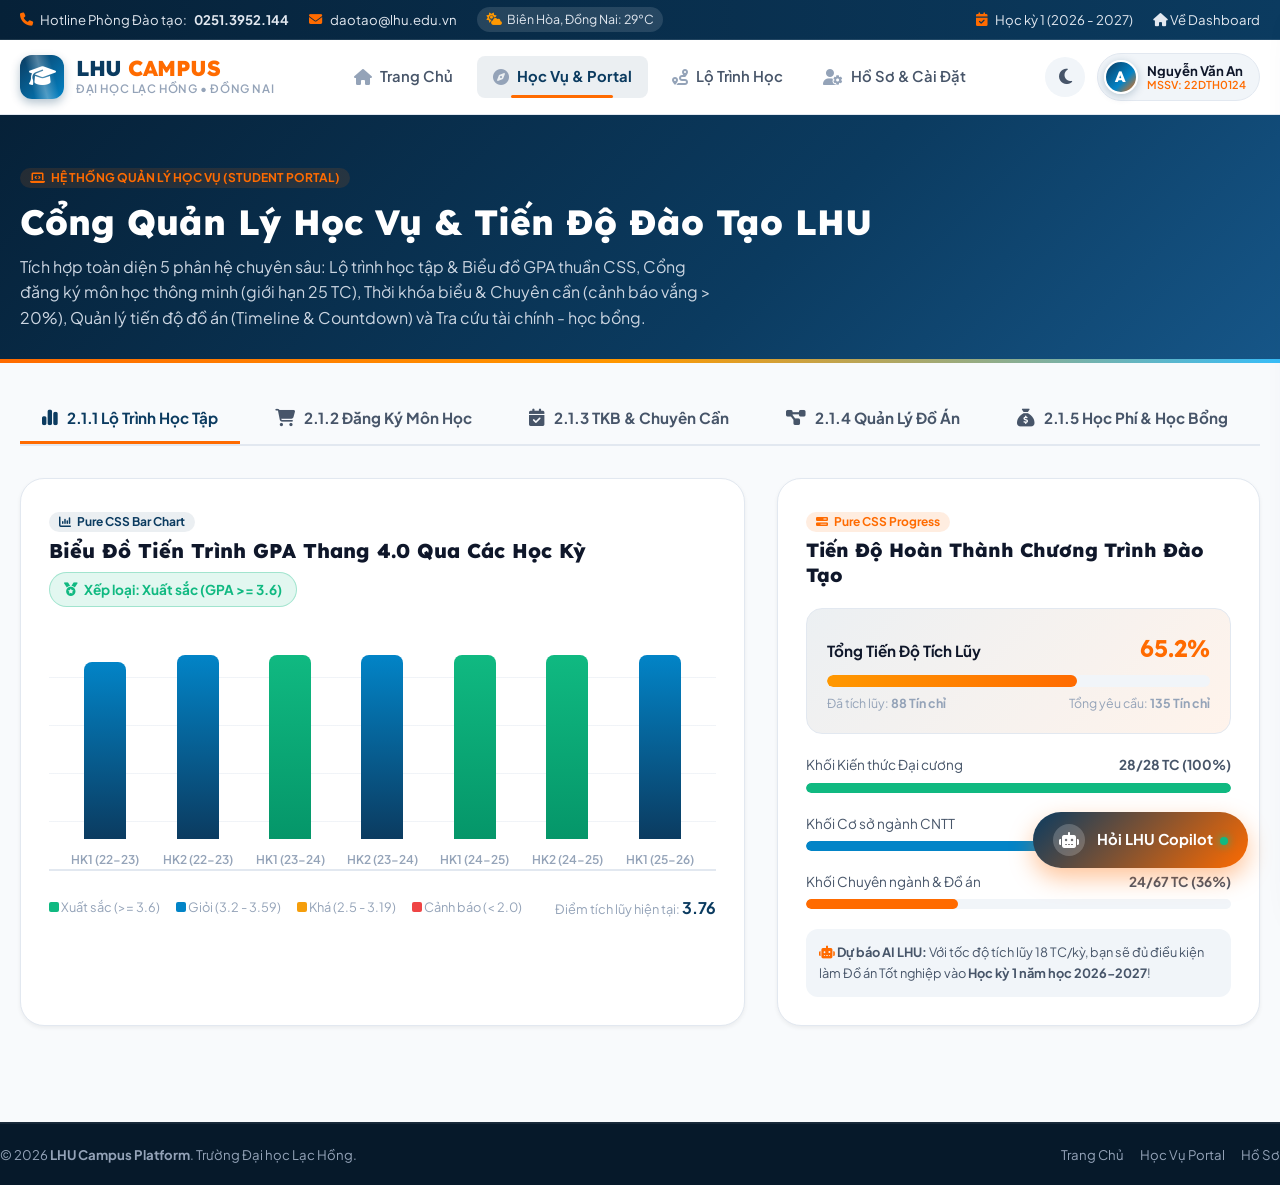
==== commit 1b245321: "feat: change student avatar to dynamic letter avatar across entire portal" ====
--- a/functional.html
+++ b/functional.html
@@ -70,9 +70,9 @@
           <i class="fa-solid fa-moon"></i>
         </button>
 
-        <!-- User Profile Pill -->
+        <!-- User Profile Pill (Letter Avatar) -->
         <a href="profile.html" class="nav-user-pill" title="Xem thông tin sinh viên">
-          <img src="https://images.unsplash.com/photo-1534528741775-53994a69daeb?auto=format&fit=crop&w=150&q=80" alt="Avatar sinh viên" class="nav-user-avatar">
+          <div class="nav-user-avatar avatar-letter">A</div>
           <div class="nav-user-info">
             <span class="nav-user-name">Nguyễn Văn An</span>
             <span class="nav-user-role">MSSV: 22DTH0124</span>
--- a/css/style.css
+++ b/css/style.css
@@ -334,6 +334,24 @@
   height: 34px;
   border-radius: 50%;
   object-fit: cover;
+  border: 2px solid #ffffff;
+  display: flex;
+  align-items: center;
+  justify-content: center;
+  flex-shrink: 0;
+}
+
+/* Modern Letter Avatar (Chữ cái sinh viên) */
+.avatar-letter {
+  background: linear-gradient(135deg, #0b3b60 0%, #0284c7 60%, #ff6b00 100%);
+  color: #ffffff !important;
+  font-family: 'Lexend', sans-serif;
+  font-weight: 800;
+  font-size: 0.95rem;
+  line-height: 1;
+  text-transform: uppercase;
+  user-select: none;
+  box-shadow: 0 2px 8px rgba(11, 59, 96, 0.25);
   border: 2px solid #ffffff;
 }
 
